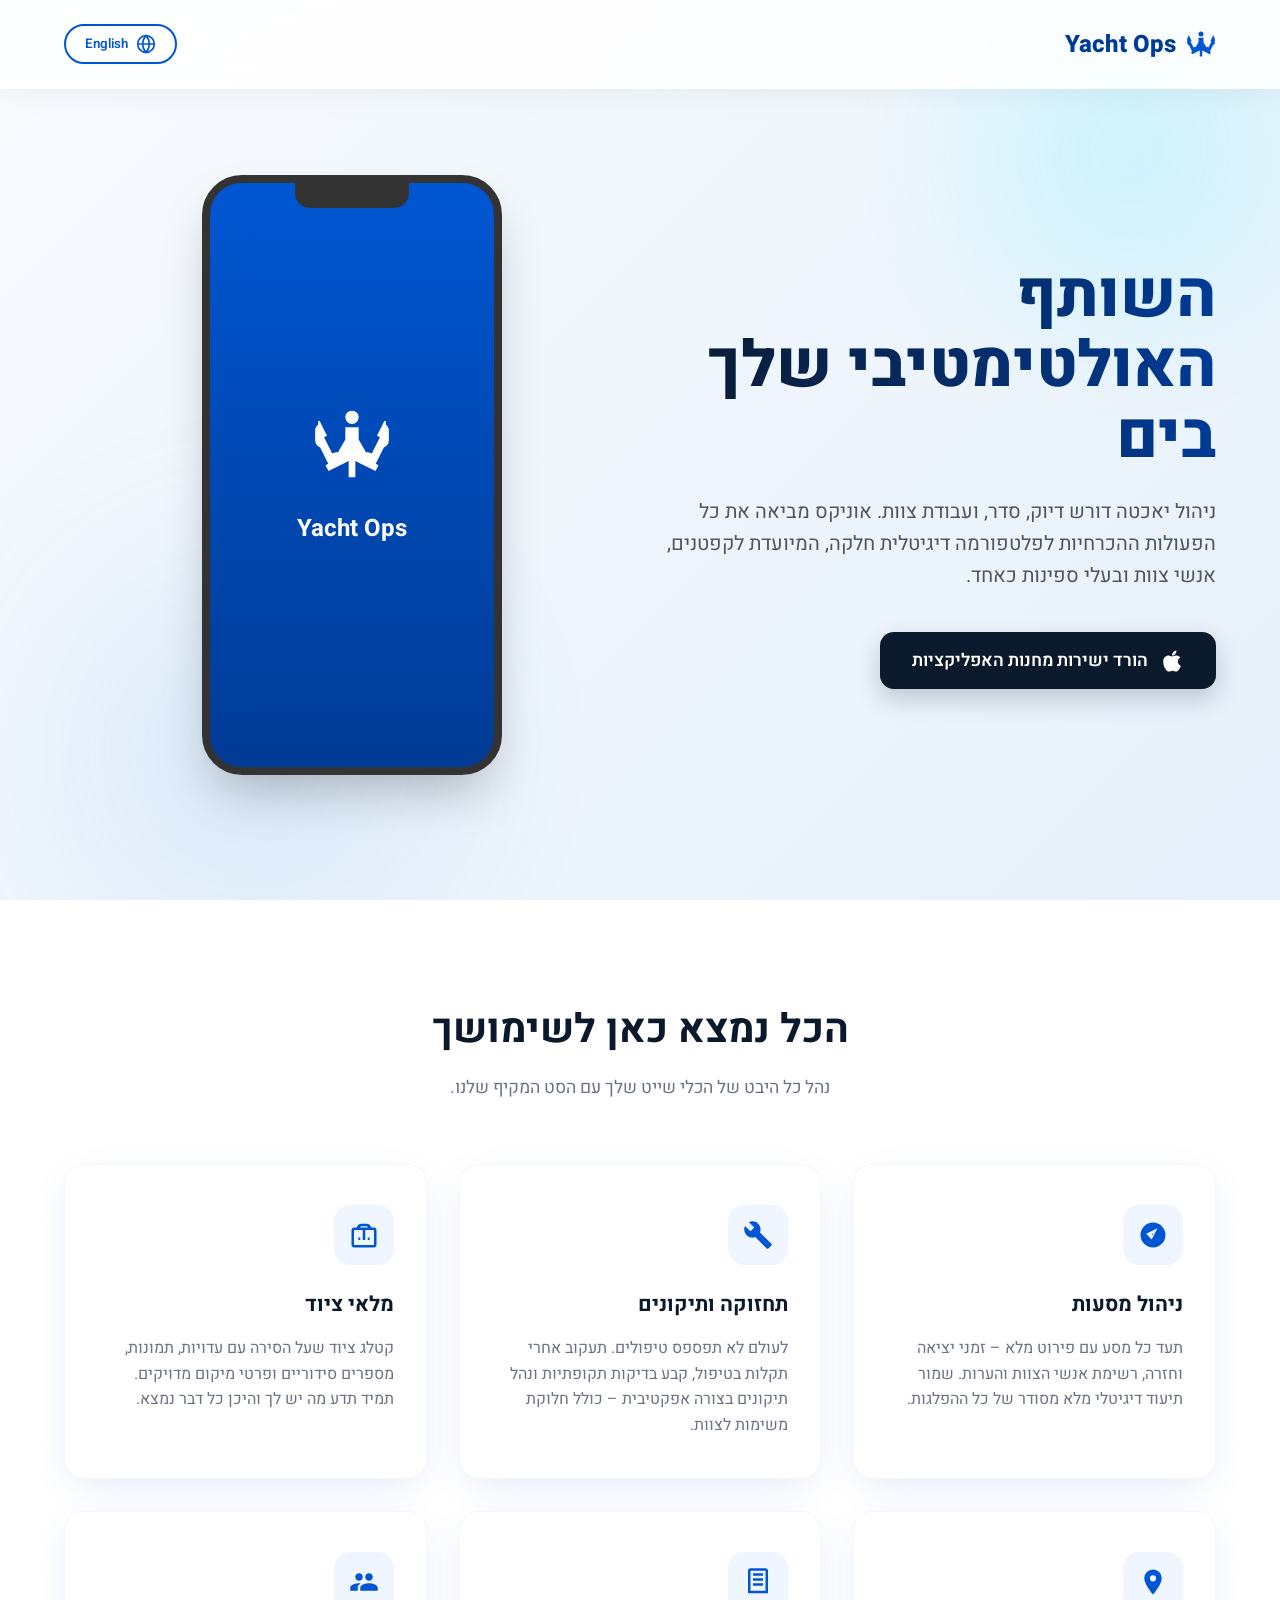
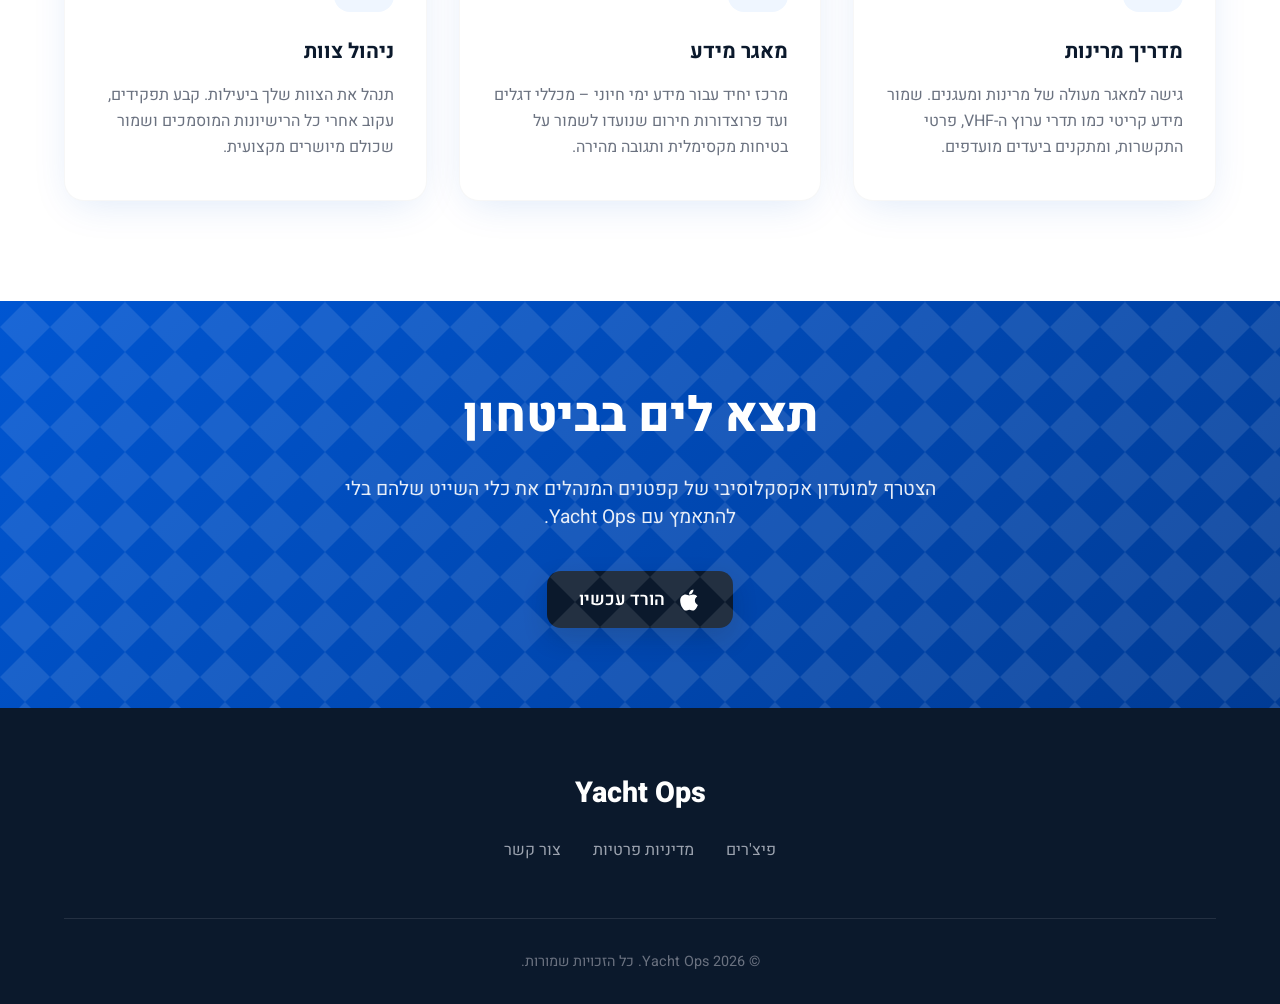
==== index.html @ 5864c6bd "Initial commit for website" ====
<!DOCTYPE html>
<html lang="he" dir="rtl">

<head>
    <meta charset="UTF-8">
    <meta name="viewport" content="width=device-width, initial-scale=1.0">
    <title>Yacht Ops - The Ultimate Maritime Companion</title>
    <!-- Google Fonts -->
    <link rel="preconnect" href="https://fonts.googleapis.com">
    <link rel="preconnect" href="https://fonts.gstatic.com" crossorigin>
    <link
        href="https://fonts.googleapis.com/css2?family=Heebo:wght@300;400;600;800&family=Inter:wght@300;400;600;800&display=swap"
        rel="stylesheet">
    <style>
        :root {
            --primary: #0056D2;
            --primary-light: #4A90E2;
            --primary-dark: #003B95;
            --secondary: #00E5FF;
            --dark: #0B192C;
            --light: #F8FBFE;
            --white: #FFFFFF;
            --glass-bg: rgba(255, 255, 255, 0.85);
            --glass-border: rgba(255, 255, 255, 0.2);
            --shadow: 0 10px 40px -10px rgba(0, 86, 210, 0.15);
        }

        * {
            margin: 0;
            padding: 0;
            box-sizing: border-box;
        }

        html[lang="en"] {
            font-family: 'Inter', sans-serif;
            direction: ltr;
        }

        html[lang="he"] {
            font-family: 'Heebo', sans-serif;
            direction: rtl;
        }

        body {
            background-color: var(--light);
            color: var(--dark);
            overflow-x: hidden;
        }

        /* Language Toggle Classes */
        html[lang="en"] .he {
            display: none !important;
        }

        html[lang="he"] .en {
            display: none !important;
        }

        /* Navbar */
        nav {
            position: fixed;
            top: 0;
            width: 100%;
            padding: 1.5rem 5%;
            display: flex;
            justify-content: space-between;
            align-items: center;
            background: var(--glass-bg);
            backdrop-filter: blur(12px);
            -webkit-backdrop-filter: blur(12px);
            border-bottom: 1px solid var(--glass-border);
            z-index: 1000;
            box-shadow: 0 4px 30px rgba(0, 0, 0, 0.05);
            transition: all 0.3s ease;
        }

        .logo {
            font-size: 1.5rem;
            font-weight: 800;
            color: var(--primary-dark);
            display: flex;
            align-items: center;
            gap: 10px;
            text-decoration: none;
        }

        .logo svg {
            width: 30px;
            height: 30px;
            fill: var(--primary);
        }

        /* Lang Toggler */
        .lang-switch {
            background: transparent;
            border: 2px solid var(--primary);
            color: var(--primary);
            padding: 0.5rem 1.2rem;
            border-radius: 30px;
            font-weight: 600;
            cursor: pointer;
            transition: all 0.3s ease;
            display: flex;
            align-items: center;
            gap: 8px;
            font-family: inherit;
        }

        .lang-switch:hover {
            background: var(--primary);
            color: var(--white);
            transform: translateY(-2px);
            box-shadow: 0 5px 15px rgba(0, 86, 210, 0.2);
        }

        /* Hero Section */
        .hero {
            min-height: 100vh;
            display: flex;
            align-items: center;
            padding: 100px 5% 50px;
            background: linear-gradient(135deg, #F8FBFE 0%, #E6F0FA 100%);
            position: relative;
            overflow: hidden;
        }

        /* Abstract shapes */
        .shape-1 {
            position: absolute;
            top: -100px;
            right: -100px;
            width: 500px;
            height: 500px;
            background: radial-gradient(circle, var(--secondary) 0%, transparent 70%);
            opacity: 0.15;
            border-radius: 50%;
            z-index: 0;
            filter: blur(40px);
        }

        .shape-2 {
            position: absolute;
            bottom: -150px;
            left: -50px;
            width: 600px;
            height: 600px;
            background: radial-gradient(circle, var(--primary-light) 0%, transparent 70%);
            opacity: 0.15;
            border-radius: 50%;
            z-index: 0;
            filter: blur(60px);
        }

        .hero-content {
            flex: 1;
            z-index: 1;
            max-width: 600px;
        }

        .hero-content h1 {
            font-size: 4rem;
            font-weight: 800;
            line-height: 1.1;
            margin-bottom: 1.5rem;
            color: var(--dark);
            background: linear-gradient(90deg, var(--dark) 0%, var(--primary-dark) 100%);
            -webkit-background-clip: text;
            -webkit-text-fill-color: transparent;
        }

        .hero-content p {
            font-size: 1.25rem;
            color: #4B5563;
            margin-bottom: 2.5rem;
            line-height: 1.6;
            font-weight: 400;
        }

        .download-btn {
            display: inline-flex;
            align-items: center;
            background: var(--dark);
            color: var(--white);
            padding: 1rem 2rem;
            border-radius: 14px;
            text-decoration: none;
            font-weight: 600;
            font-size: 1.1rem;
            transition: all 0.3s ease;
            box-shadow: 0 10px 25px rgba(11, 25, 44, 0.2);
            gap: 12px;
        }

        .download-btn:hover {
            transform: translateY(-5px);
            box-shadow: 0 15px 35px rgba(11, 25, 44, 0.3);
            background: var(--primary-dark);
        }

        .download-btn svg {
            width: 24px;
            height: 24px;
            fill: currentColor;
        }

        .hero-image {
            flex: 1;
            z-index: 1;
            display: flex;
            justify-content: center;
            position: relative;
        }

        /* Phone mockup styling */
        .phone-mockup {
            width: 300px;
            height: 600px;
            background: var(--white);
            border-radius: 40px;
            box-shadow: 0 25px 50px -12px rgba(0, 0, 0, 0.25);
            border: 8px solid #333;
            position: relative;
            overflow: hidden;
            animation: float 6s ease-in-out infinite;
            display: flex;
            align-items: center;
            justify-content: center;
            background: linear-gradient(180deg, var(--primary) 0%, var(--primary-dark) 100%);
        }

        .phone-mockup::before {
            content: '';
            position: absolute;
            top: 0;
            width: 40%;
            height: 25px;
            background: #333;
            border-bottom-left-radius: 15px;
            border-bottom-right-radius: 15px;
            z-index: 2;
        }

        .mockup-content {
            color: white;
            text-align: center;
            padding: 20px;
        }

        .mockup-content svg {
            width: 80px;
            height: 80px;
            margin-bottom: 20px;
            fill: white;
        }

        @keyframes float {
            0% {
                transform: translateY(0px);
            }

            50% {
                transform: translateY(-20px);
            }

            100% {
                transform: translateY(0px);
            }
        }

        /* Features Section */
        .features {
            padding: 100px 5%;
            background: var(--white);
            position: relative;
        }

        .section-header {
            text-align: center;
            margin-bottom: 4rem;
        }

        .section-header h2 {
            font-size: 2.5rem;
            color: var(--dark);
            margin-bottom: 1rem;
        }

        .section-header p {
            color: #6B7280;
            max-width: 600px;
            margin: 0 auto;
            font-size: 1.1rem;
        }

        .features-grid {
            display: grid;
            grid-template-columns: repeat(auto-fit, minmax(300px, 1fr));
            gap: 2rem;
            max-width: 1200px;
            margin: 0 auto;
        }

        .feature-card {
            background: var(--white);
            padding: 2.5rem 2rem;
            border-radius: 20px;
            box-shadow: var(--shadow);
            border: 1px solid rgba(0, 0, 0, 0.03);
            transition: all 0.4s cubic-bezier(0.175, 0.885, 0.32, 1.275);
            position: relative;
            overflow: hidden;
            z-index: 1;
        }

        .feature-card::before {
            content: '';
            position: absolute;
            top: 0;
            left: 0;
            width: 100%;
            height: 4px;
            background: var(--primary);
            transform: scaleX(0);
            transition: transform 0.4s ease;
            transform-origin: left;
        }

        html[lang="he"] .feature-card::before {
            transform-origin: right;
        }

        .feature-card:hover {
            transform: translateY(-10px);
            box-shadow: 0 20px 40px -10px rgba(0, 86, 210, 0.2);
        }

        .feature-card:hover::before {
            transform: scaleX(1);
        }

        .icon-box {
            width: 60px;
            height: 60px;
            background: #EFF6FF;
            border-radius: 16px;
            display: flex;
            align-items: center;
            justify-content: center;
            margin-bottom: 1.5rem;
            color: var(--primary);
            transition: all 0.3s ease;
        }

        .feature-card:hover .icon-box {
            background: var(--primary);
            color: var(--white);
            transform: scale(1.1) rotate(5deg);
        }

        .icon-box svg {
            width: 30px;
            height: 30px;
            fill: currentColor;
        }

        .feature-title {
            font-size: 1.3rem;
            font-weight: 700;
            margin-bottom: 1rem;
            color: var(--dark);
        }

        .feature-desc {
            color: #6B7280;
            line-height: 1.6;
        }

        /* Footer */
        footer {
            background: var(--dark);
            color: var(--white);
            padding: 4rem 5% 2rem;
            text-align: center;
        }

        .footer-content {
            display: flex;
            flex-direction: column;
            align-items: center;
            gap: 1.5rem;
        }

        .footer-logo {
            font-size: 1.8rem;
            font-weight: 800;
            color: var(--white);
        }

        .footer-links {
            display: flex;
            gap: 2rem;
        }

        .footer-links a {
            color: #9CA3AF;
            text-decoration: none;
            transition: color 0.3s;
        }

        .footer-links a:hover {
            color: var(--white);
        }

        .copyright {
            color: #6B7280;
            margin-top: 2rem;
            font-size: 0.9rem;
            border-top: 1px solid rgba(255, 255, 255, 0.1);
            padding-top: 2rem;
            width: 100%;
            max-width: 1200px;
        }

        /* Call to Action */
        .cta {
            background: linear-gradient(135deg, var(--primary) 0%, var(--primary-dark) 100%);
            padding: 80px 5%;
            text-align: center;
            color: white;
            position: relative;
            overflow: hidden;
        }

        .cta h2 {
            font-size: 3rem;
            margin-bottom: 1.5rem;
            font-weight: 800;
            position: relative;
            z-index: 2;
        }

        .cta p {
            font-size: 1.2rem;
            opacity: 0.9;
            max-width: 600px;
            margin: 0 auto 2.5rem;
            position: relative;
            z-index: 2;
        }

        .cta-bg {
            position: absolute;
            top: 50%;
            left: 50%;
            transform: translate(-50%, -50%);
            width: 100%;
            height: 100%;
            opacity: 0.1;
            background: url('data:image/svg+xml;utf8,<svg width="100" height="100" viewBox="0 0 100 100" xmlns="http://www.w3.org/2000/svg"><path d="M50 0 L100 50 L50 100 L0 50 Z" fill="white"/></svg>') repeat;
            background-size: 50px 50px;
            z-index: 1;
        }

        /* Responsive */
        @media (max-width: 900px) {
            .hero {
                flex-direction: column;
                text-align: center;
                padding-top: 120px;
            }

            .hero-content h1 {
                font-size: 2.8rem;
            }

            .phone-mockup {
                width: 260px;
                height: 520px;
                margin-top: 50px;
            }
        }
    </style>
</head>

<body>

    <nav>
        <a href="#" class="logo">
            <!-- Anchor Icon -->
            <svg viewBox="0 0 24 24">
                <path
                    d="M12,2A2,2 0 0,0 10,4A2,2 0 0,0 12,6A2,2 0 0,0 14,4A2,2 0 0,0 12,2M12,7L10,7L10,10.66L7.81,14.46C7.2,14.42 6.6,14.54 6.06,14.82L3.62,9.94L4.5,9.5L2.27,5L1.83,5.22L1.83,6.2C1.29,6.58 0.94,7.22 0.94,7.94V10.87C0.94,11.85 1.56,12.7 2.45,13.04L4.89,17.92L4.05,18.34L4.95,20.13L11,17.11V22H13V17.11L19.05,20.13L19.95,18.34L19.11,17.92L21.55,13.04C22.44,12.7 23.06,11.85 23.06,10.87V7.94C23.06,7.22 22.71,6.58 22.17,6.2L22.17,5.22L21.73,5L19.5,9.5L20.38,9.94L17.94,14.82C17.4,14.54 16.8,14.42 16.19,14.46L14,10.66L14,7L12,7Z" />
            </svg>
            Yacht Ops
        </a>
        <button class="lang-switch" onclick="toggleLanguage()">
            <svg width="20" height="20" viewBox="0 0 24 24" fill="none" stroke="currentColor" stroke-width="2">
                <circle cx="12" cy="12" r="10"></circle>
                <path
                    d="M2 12h20M12 2a15.3 15.3 0 0 1 4 10 15.3 15.3 0 0 1-4 10 15.3 15.3 0 0 1-4-10 15.3 15.3 0 0 1 4-10z">
                </path>
            </svg>
            <span class="en">עברית</span>
            <span class="he">English</span>
        </button>
    </nav>

    <section class="hero">
        <div class="shape-1"></div>
        <div class="shape-2"></div>
        <div class="hero-content">
            <h1 class="en">The Ultimate Maritime Companion</h1>
            <h1 class="he">השותף האולטימטיבי שלך בים</h1>

            <p class="en">Managing a yacht requires precision, organization, and teamwork. Yacht Ops brings all your
                essential operations into one seamless digital platform, designed for captains, crew, and owners alike.
            </p>
            <p class="he">ניהול יאכטה דורש דיוק, סדר, ועבודת צוות. אוניקס מביאה את כל הפעולות ההכרחיות לפלטפורמה
                דיגיטלית חלקה, המיועדת לקפטנים, אנשי צוות ובעלי ספינות כאחד.</p>

            <a href="#" class="download-btn">
                <svg viewBox="0 0 384 512">
                    <path
                        d="M318.7 268.7c-.2-36.7 16.4-64.4 50-84.8-18.8-26.9-47.2-41.7-84.7-44.6-35.5-2.8-74.3 20.7-88.5 20.7-15 0-49.4-19.7-76.4-19.7C63.3 141.2 4 184.8 4 273.5q0 39.3 14.4 81.2c12.8 36.7 59 126.7 107.2 125.2 25.2-.6 43-17.9 75.8-17.9 31.8 0 48.3 17.9 76.4 17.9 48.6-.7 90.4-82.5 102.6-119.3-65.2-30.7-61.7-90-61.7-91.9zm-56.6-164.2c27.3-32.4 24.8-61.9 24-72.5-24.1 1.4-52 16.4-67.9 34.9-17.5 19.8-27.8 44.3-25.6 71.9 26.1 2 49.9-11.4 69.5-34.3z" />
                </svg>
                <span class="en">Download on the App Store</span>
                <span class="he">הורד ישירות מחנות האפליקציות</span>
            </a>
        </div>
        <div class="hero-image">
            <div class="phone-mockup">
                <div class="mockup-content">
                    <!-- Anchor in mockup -->
                    <svg viewBox="0 0 24 24">
                        <path
                            d="M12,2A2,2 0 0,0 10,4A2,2 0 0,0 12,6A2,2 0 0,0 14,4A2,2 0 0,0 12,2M12,7L10,7L10,10.66L7.81,14.46C7.2,14.42 6.6,14.54 6.06,14.82L3.62,9.94L4.5,9.5L2.27,5L1.83,5.22L1.83,6.2C1.29,6.58 0.94,7.22 0.94,7.94V10.87C0.94,11.85 1.56,12.7 2.45,13.04L4.89,17.92L4.05,18.34L4.95,20.13L11,17.11V22H13V17.11L19.05,20.13L19.95,18.34L19.11,17.92L21.55,13.04C22.44,12.7 23.06,11.85 23.06,10.87V7.94C23.06,7.22 22.71,6.58 22.17,6.2L22.17,5.22L21.73,5L19.5,9.5L20.38,9.94L17.94,14.82C17.4,14.54 16.8,14.42 16.19,14.46L14,10.66L14,7L12,7Z" />
                    </svg>
                    <h2>Yacht Ops</h2>
                </div>
            </div>
        </div>
    </section>

    <section class="features" id="features">
        <div class="section-header">
            <h2 class="en">Everything You Need onboard</h2>
            <h2 class="he">הכל נמצא כאן לשימושך</h2>
            <p class="en">Manage every aspect of your vessel with our comprehensive suite of tools.</p>
            <p class="he">נהל כל היבט של הכלי שייט שלך עם הסט המקיף שלנו.</p>
        </div>

        <div class="features-grid">
            <!-- Feature 1 -->
            <div class="feature-card">
                <div class="icon-box">
                    <svg viewBox="0 0 24 24">
                        <path
                            d="M2 12A10 10 0 1 0 12 2A10 10 0 0 0 2 12M15.5 6.5L11 15.5L6.5 11L15.5 6.5M11 11.5A.5.5 0 1 0 11.5 11A.5.5 0 0 0 11 11.5Z" />
                    </svg>
                </div>
                <h3 class="feature-title en">Voyage Management</h3>
                <h3 class="feature-title he">ניהול מסעות</h3>
                <p class="feature-desc en">Log every journey with detailed entries, including departure/arrival times,
                    crew on board, and notes. Keep a digital history of your maritime adventures.</p>
                <p class="feature-desc he">תעד כל מסע עם פירוט מלא – זמני יציאה וחזרה, רשימת אנשי הצוות והערות. שמור
                    תיעוד דיגיטלי מלא מסודר של כל ההפלגות.</p>
            </div>

            <!-- Feature 2 -->
            <div class="feature-card">
                <div class="icon-box">
                    <svg viewBox="0 0 24 24">
                        <path
                            d="M22.7,19L13.6,9.9C14.5,7.6 14,4.9 12.1,3C10.1,1 7.1,0.6 4.7,1.7L9,6L6,9L1.6,4.7C0.4,7.1 0.9,10.1 2.9,12.1C4.8,14 7.5,14.5 9.8,13.6L18.9,22.7C19.3,23.1 19.9,23.1 20.3,22.7L22.6,20.4C23.1,20 23.1,19.3 22.7,19Z" />
                    </svg>
                </div>
                <h3 class="feature-title en">Maintenance & Repairs</h3>
                <h3 class="feature-title he">תחזוקה ותיקונים</h3>
                <p class="feature-desc en">Never miss a service again. Track open issues, schedule routine checks, and
                    manage repairs efficiently. Assign tasks to specific crew members.</p>
                <p class="feature-desc he">לעולם לא תפספס טיפולים. תעקוב אחרי תקלות בטיפול, קבע בדיקות תקופתיות ונהל
                    תיקונים בצורה אפקטיבית – כולל חלוקת משימות לצוות.</p>
            </div>

            <!-- Feature 3 -->
            <div class="feature-card">
                <div class="icon-box">
                    <svg viewBox="0 0 24 24">
                        <path
                            d="M11 8H13V16H11V8M7.5 14H9V16H7.5V14M15 14H16.5V16H15V14M20 6H17.82C17.39 4.34 15.89 3 14 3H10C8.11 3 6.61 4.34 6.18 6H4C2.9 6 2 6.9 2 8V20C2 21.11 2.9 22 4 22H20C21.11 22 22 21.11 22 20V8C22 6.9 21.11 6 20 6M10 5H14C14.55 5 15 5.45 15 6H9C9 5.45 9.45 5 10 5M20 20H4V8H20V20Z" />
                    </svg>
                </div>
                <h3 class="feature-title en">Equipment Inventory</h3>
                <h3 class="feature-title he">מלאי ציוד</h3>
                <p class="feature-desc en">Catalog your onboard equipment with photos, serial numbers, and location
                    details. Know exactly what you have and where it is at all times.</p>
                <p class="feature-desc he">קטלג ציוד שעל הסירה עם עדויות, תמונות, מספרים סידוריים ופרטי מיקום מדויקים.
                    תמיד תדע מה יש לך והיכן כל דבר נמצא.</p>
            </div>

            <!-- Feature 4 -->
            <div class="feature-card">
                <div class="icon-box">
                    <svg viewBox="0 0 24 24">
                        <path
                            d="M12,2C15.86,2 19,5.13 19,9C19,14.25 12,22 12,22C12,22 5,14.25 5,9A7,7 0 0,1 12,2M12,11.5A2.5,2.5 0 0,0 14.5,9A2.5,2.5 0 0,0 12,6.5A2.5,2.5 0 0,0 9.5,9A2.5,2.5 0 0,0 12,11.5Z" />
                    </svg>
                </div>
                <h3 class="feature-title en">Marina Directory</h3>
                <h3 class="feature-title he">מדריך מרינות</h3>
                <p class="feature-desc en">Access a comprehensive database of marinas and anchorages. Store crucial
                    information like VHF channels, contact details, and facilities.</p>
                <p class="feature-desc he">גישה למאגר מעולה של מרינות ומעגנים. שמור מידע קריטי כמו תדרי ערוץ ה-VHF, פרטי
                    התקשרות, ומתקנים ביעדים מועדפים.</p>
            </div>

            <!-- Feature 5 -->
            <div class="feature-card">
                <div class="icon-box">
                    <svg viewBox="0 0 24 24">
                        <path
                            d="M18 1H6C4.89 1 4 1.89 4 3V21H20V3C20 1.89 19.11 1 18 1M18 19H6V3H18V19M8 5H16V7H8V5M8 9H16V11H8V9M8 13H16V15H8V13Z" />
                    </svg>
                </div>
                <h3 class="feature-title en">Knowledge Base</h3>
                <h3 class="feature-title he">מאגר מידע</h3>
                <p class="feature-desc en">A central hub for essential maritime information. From flag etiquette to
                    emergency procedures, keep vital knowledge at your fingertips.</p>
                <p class="feature-desc he">מרכז יחיד עבור מידע ימי חיוני – מכללי דגלים ועד פרוצדורות חירום שנועדו לשמור
                    על בטיחות מקסימלית ותגובה מהירה.</p>
            </div>

            <!-- Feature 6 -->
            <div class="feature-card">
                <div class="icon-box">
                    <svg viewBox="0 0 24 24">
                        <path
                            d="M16 11C17.66 11 19 9.66 19 8C19 6.34 17.66 5 16 5C14.34 5 13 6.34 13 8C13 9.66 14.34 11 16 11M16 13C13.67 13 9 14.17 9 16.5V19H23V16.5C23 14.17 18.33 13 16 13M8 11C9.66 11 11 9.66 11 8C11 6.34 9.66 5 8 5C6.34 5 5 6.34 5 8C5 9.66 6.34 11 8 11M8 13C5.67 13 1 14.17 1 16.5V19H7V16.5C7 15.34 7.64 14.1 9.25 13.25C8.82 13.09 8.35 13 8 13Z" />
                    </svg>
                </div>
                <h3 class="feature-title en">Crew Coordination</h3>
                <h3 class="feature-title he">ניהול צוות</h3>
                <p class="feature-desc en">Manage your team effectively. Assign roles, track certifications, and ensure
                    everyone is on the same page.</p>
                <p class="feature-desc he">תנהל את הצוות שלך ביעילות. קבע תפקידים, עקוב אחרי כל הרישיונות המוסמכים ושמור
                    שכולם מיושרים מקצועית.</p>
            </div>
        </div>
    </section>

    <section class="cta">
        <div class="cta-bg"></div>
        <h2 class="en">Set sail with confidence</h2>
        <h2 class="he">תצא לים בביטחון</h2>
        <p class="en">Join an elite class of mariners managing their vessels effortlessly with Yacht Ops.</p>
        <p class="he">הצטרף למועדון אקסקלוסיבי של קפטנים המנהלים את כלי השייט שלהם בלי להתאמץ עם Yacht Ops.</p>
        <a href="#" class="download-btn">
            <svg viewBox="0 0 384 512">
                <path
                    d="M318.7 268.7c-.2-36.7 16.4-64.4 50-84.8-18.8-26.9-47.2-41.7-84.7-44.6-35.5-2.8-74.3 20.7-88.5 20.7-15 0-49.4-19.7-76.4-19.7C63.3 141.2 4 184.8 4 273.5q0 39.3 14.4 81.2c12.8 36.7 59 126.7 107.2 125.2 25.2-.6 43-17.9 75.8-17.9 31.8 0 48.3 17.9 76.4 17.9 48.6-.7 90.4-82.5 102.6-119.3-65.2-30.7-61.7-90-61.7-91.9zm-56.6-164.2c27.3-32.4 24.8-61.9 24-72.5-24.1 1.4-52 16.4-67.9 34.9-17.5 19.8-27.8 44.3-25.6 71.9 26.1 2 49.9-11.4 69.5-34.3z" />
            </svg>
            <span class="en">Download Now</span>
            <span class="he">הורד עכשיו</span>
        </a>
    </section>

    <footer>
        <div class="footer-content">
            <div class="footer-logo">Yacht Ops</div>
            <div class="footer-links">
                <a href="#features" class="en">Features</a>
                <a href="#features" class="he">פיצ'רים</a>
                <a href="https://hagayj.github.io/yachtops-privacy/" target="_blank" class="en">Privacy Policy</a>
                <a href="https://hagayj.github.io/yachtops-privacy/" target="_blank" class="he">מדיניות פרטיות</a>
                <a href="mailto:hagay.jiv@gmail.com" class="en">Contact</a>
                <a href="mailto:hagay.jiv@gmail.com" class="he">צור קשר</a>
            </div>
            <div class="copyright en">&copy; 2026 Yacht Ops. All rights reserved.</div>
            <div class="copyright he">&copy; 2026 Yacht Ops. כל הזכויות שמורות.</div>
        </div>
    </footer>

    <script>
        function toggleLanguage() {
            const htmlTag = document.documentElement;
            if (htmlTag.getAttribute('lang') === 'en') {
                htmlTag.setAttribute('lang', 'he');
                htmlTag.setAttribute('dir', 'rtl');
            } else {
                htmlTag.setAttribute('lang', 'en');
                htmlTag.setAttribute('dir', 'ltr');
            }
        }
    </script>
</body>

</html>
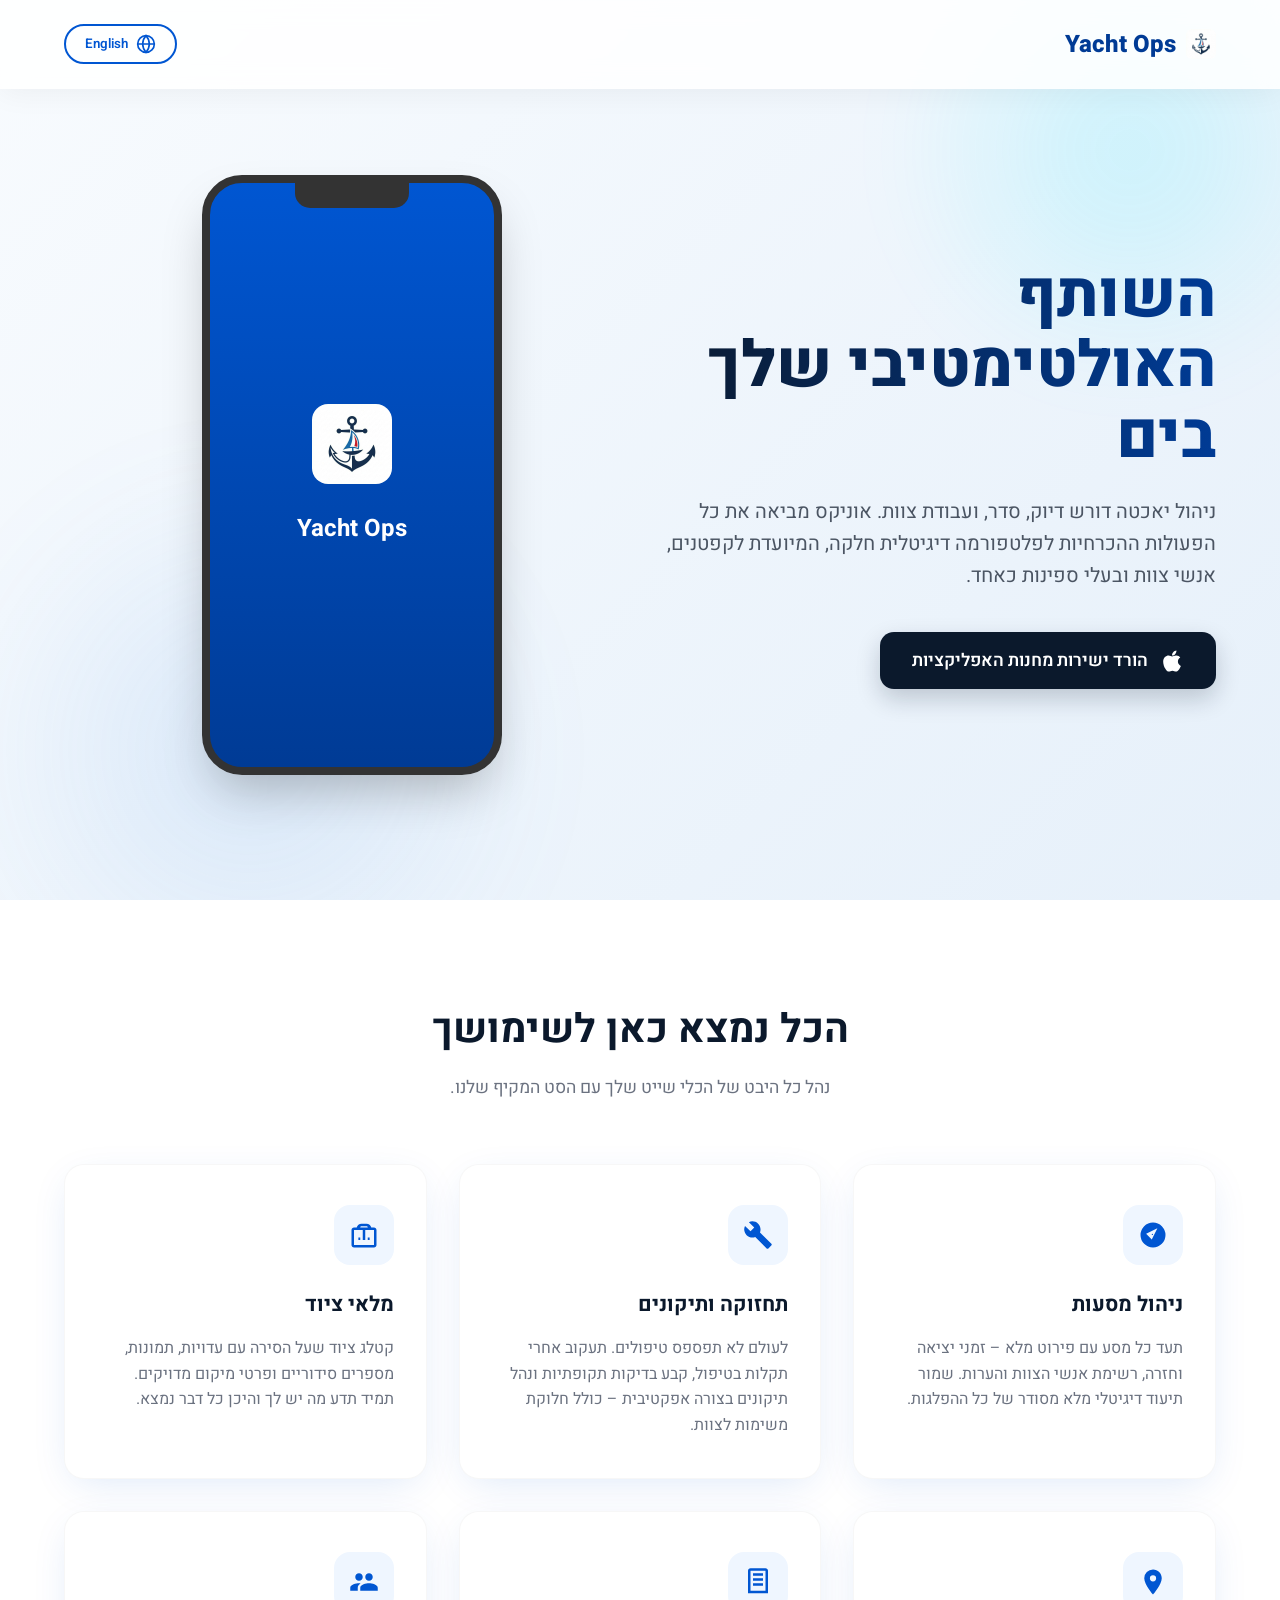
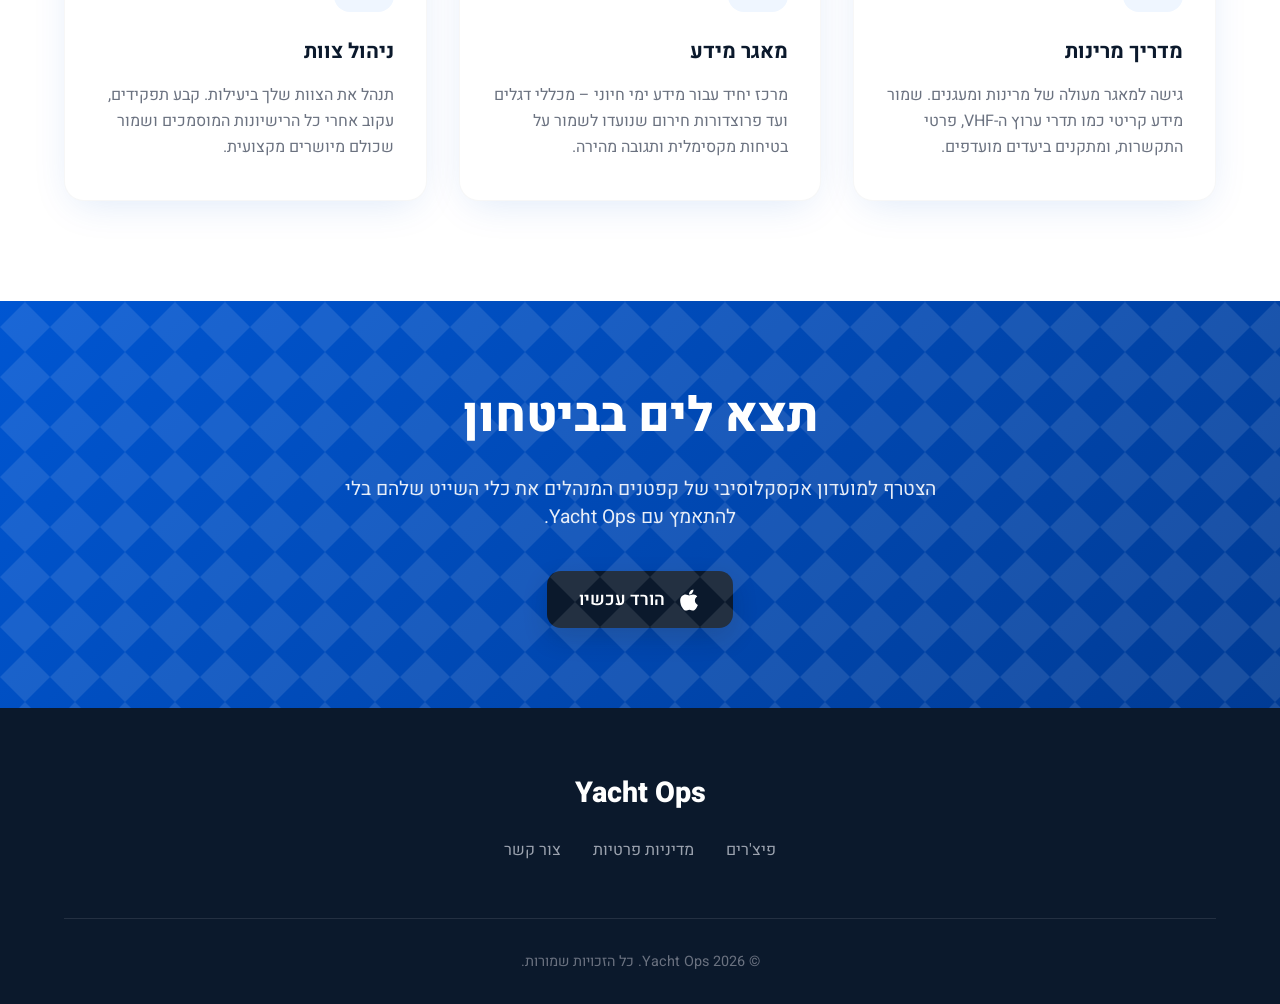
==== commit 8d4d3bd2: "Update placeholder logos with actual app icon" ====
--- a/index.html
+++ b/index.html
@@ -486,11 +486,8 @@
 
     <nav>
         <a href="#" class="logo">
-            <!-- Anchor Icon -->
-            <svg viewBox="0 0 24 24">
-                <path
-                    d="M12,2A2,2 0 0,0 10,4A2,2 0 0,0 12,6A2,2 0 0,0 14,4A2,2 0 0,0 12,2M12,7L10,7L10,10.66L7.81,14.46C7.2,14.42 6.6,14.54 6.06,14.82L3.62,9.94L4.5,9.5L2.27,5L1.83,5.22L1.83,6.2C1.29,6.58 0.94,7.22 0.94,7.94V10.87C0.94,11.85 1.56,12.7 2.45,13.04L4.89,17.92L4.05,18.34L4.95,20.13L11,17.11V22H13V17.11L19.05,20.13L19.95,18.34L19.11,17.92L21.55,13.04C22.44,12.7 23.06,11.85 23.06,10.87V7.94C23.06,7.22 22.71,6.58 22.17,6.2L22.17,5.22L21.73,5L19.5,9.5L20.38,9.94L17.94,14.82C17.4,14.54 16.8,14.42 16.19,14.46L14,10.66L14,7L12,7Z" />
-            </svg>
+            <img src="icon.png" alt="Yacht Ops Logo"
+                style="width: 30px; height: 30px; border-radius: 6px; object-fit: cover;">
             Yacht Ops
         </a>
         <button class="lang-switch" onclick="toggleLanguage()">
@@ -530,11 +527,8 @@
         <div class="hero-image">
             <div class="phone-mockup">
                 <div class="mockup-content">
-                    <!-- Anchor in mockup -->
-                    <svg viewBox="0 0 24 24">
-                        <path
-                            d="M12,2A2,2 0 0,0 10,4A2,2 0 0,0 12,6A2,2 0 0,0 14,4A2,2 0 0,0 12,2M12,7L10,7L10,10.66L7.81,14.46C7.2,14.42 6.6,14.54 6.06,14.82L3.62,9.94L4.5,9.5L2.27,5L1.83,5.22L1.83,6.2C1.29,6.58 0.94,7.22 0.94,7.94V10.87C0.94,11.85 1.56,12.7 2.45,13.04L4.89,17.92L4.05,18.34L4.95,20.13L11,17.11V22H13V17.11L19.05,20.13L19.95,18.34L19.11,17.92L21.55,13.04C22.44,12.7 23.06,11.85 23.06,10.87V7.94C23.06,7.22 22.71,6.58 22.17,6.2L22.17,5.22L21.73,5L19.5,9.5L20.38,9.94L17.94,14.82C17.4,14.54 16.8,14.42 16.19,14.46L14,10.66L14,7L12,7Z" />
-                    </svg>
+                    <img src="icon.png" alt="Yacht Ops Logo"
+                        style="width: 80px; height: 80px; margin-bottom: 20px; border-radius: 16px;">
                     <h2>Yacht Ops</h2>
                 </div>
             </div>
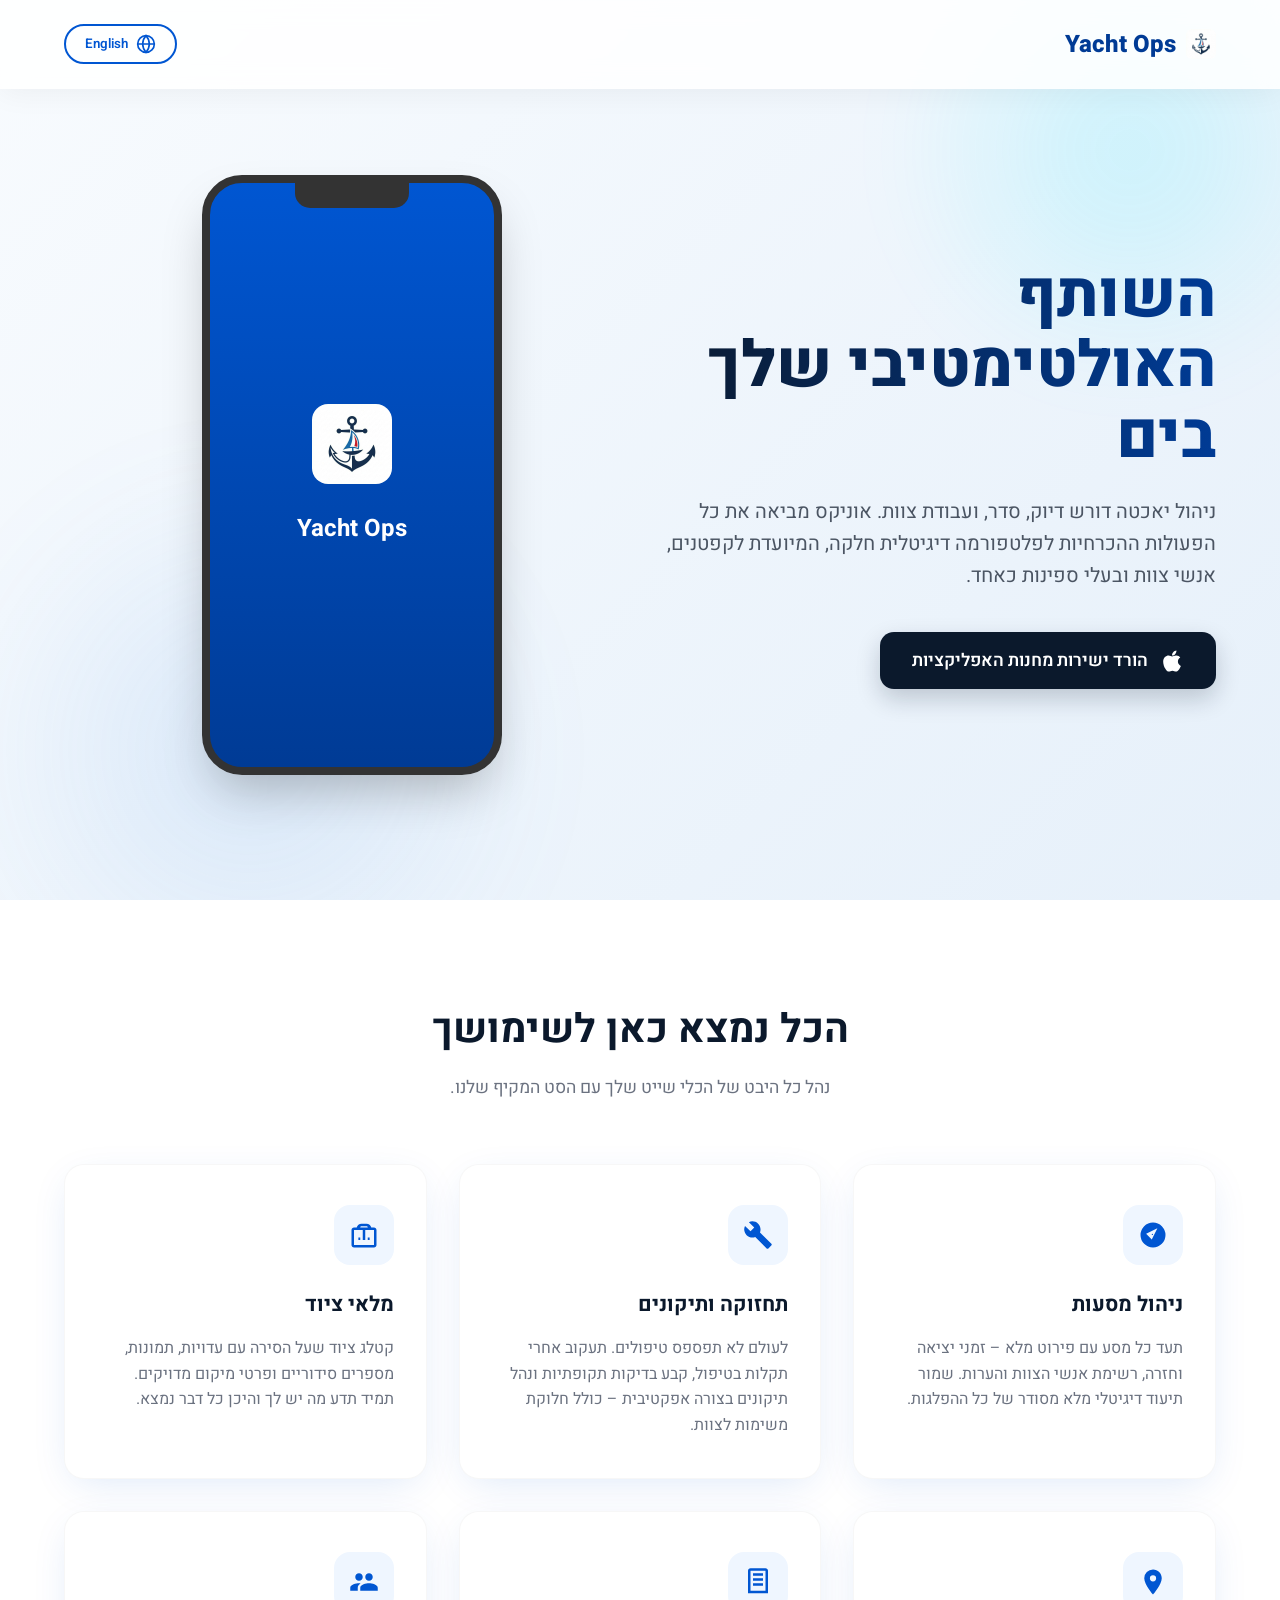
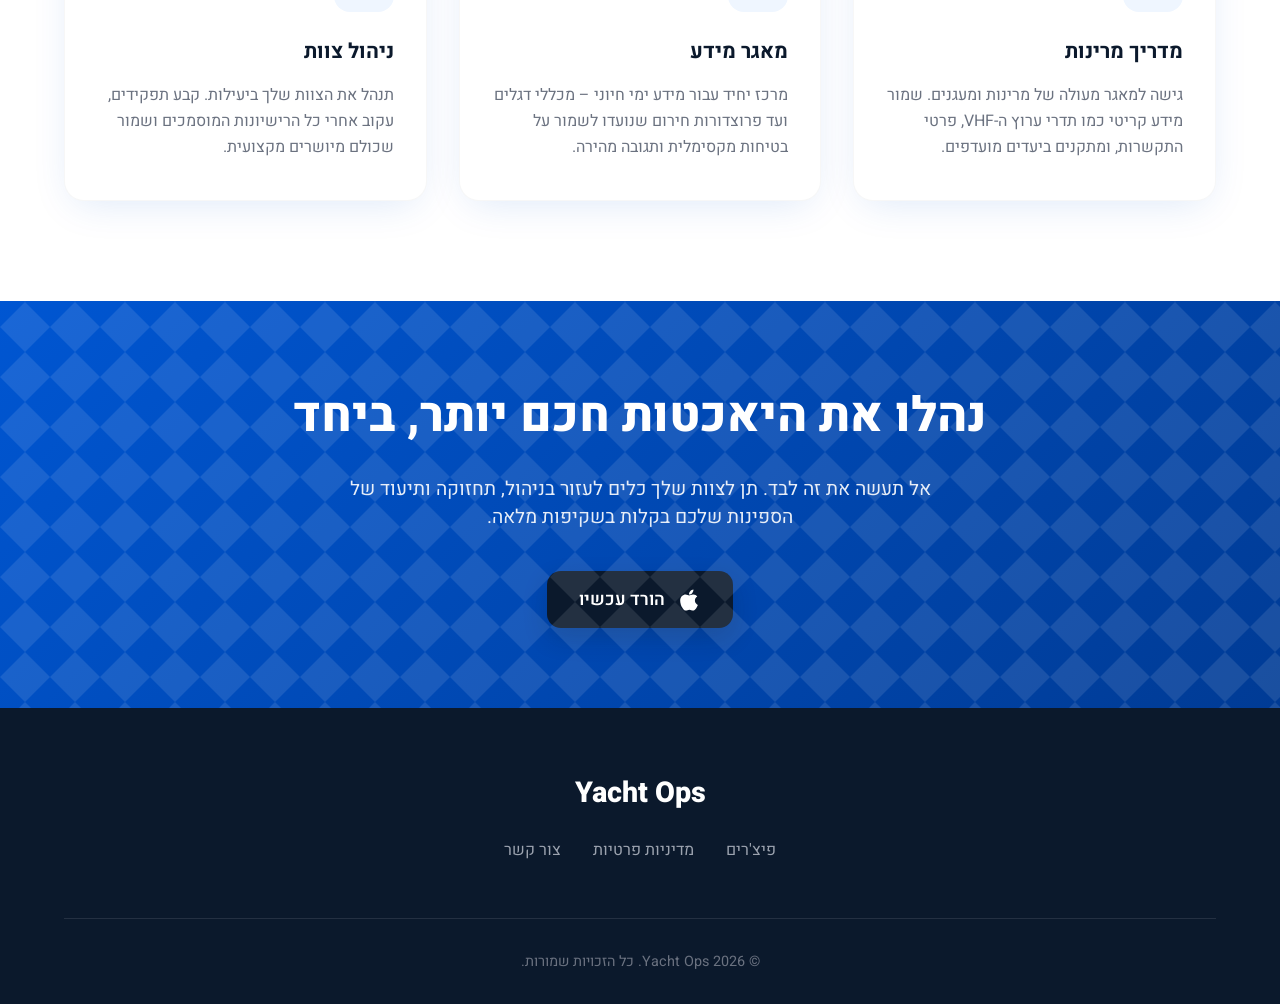
==== commit 0b58c627: "Update CTA text and fix CSS warning" ====
--- a/index.html
+++ b/index.html
@@ -165,6 +165,7 @@
             color: var(--dark);
             background: linear-gradient(90deg, var(--dark) 0%, var(--primary-dark) 100%);
             -webkit-background-clip: text;
+            background-clip: text;
             -webkit-text-fill-color: transparent;
         }
 
@@ -644,10 +645,12 @@
 
     <section class="cta">
         <div class="cta-bg"></div>
-        <h2 class="en">Set sail with confidence</h2>
-        <h2 class="he">תצא לים בביטחון</h2>
-        <p class="en">Join an elite class of mariners managing their vessels effortlessly with Yacht Ops.</p>
-        <p class="he">הצטרף למועדון אקסקלוסיבי של קפטנים המנהלים את כלי השייט שלהם בלי להתאמץ עם Yacht Ops.</p>
+        <h2 class="en">Manage Your Yachts Smarter, Together</h2>
+        <h2 class="he">נהלו את היאכטות חכם יותר, ביחד</h2>
+        <p class="en">Don't do everything alone. Empower your crew to help manage, maintain, and log every aspect of
+            your vessels effortlessly with Yacht Ops.</p>
+        <p class="he">אל תעשה את זה לבד. תן לצוות שלך כלים לעזור בניהול, תחזוקה ותיעוד של הספינות שלכם בקלות בשקיפות
+            מלאה.</p>
         <a href="#" class="download-btn">
             <svg viewBox="0 0 384 512">
                 <path
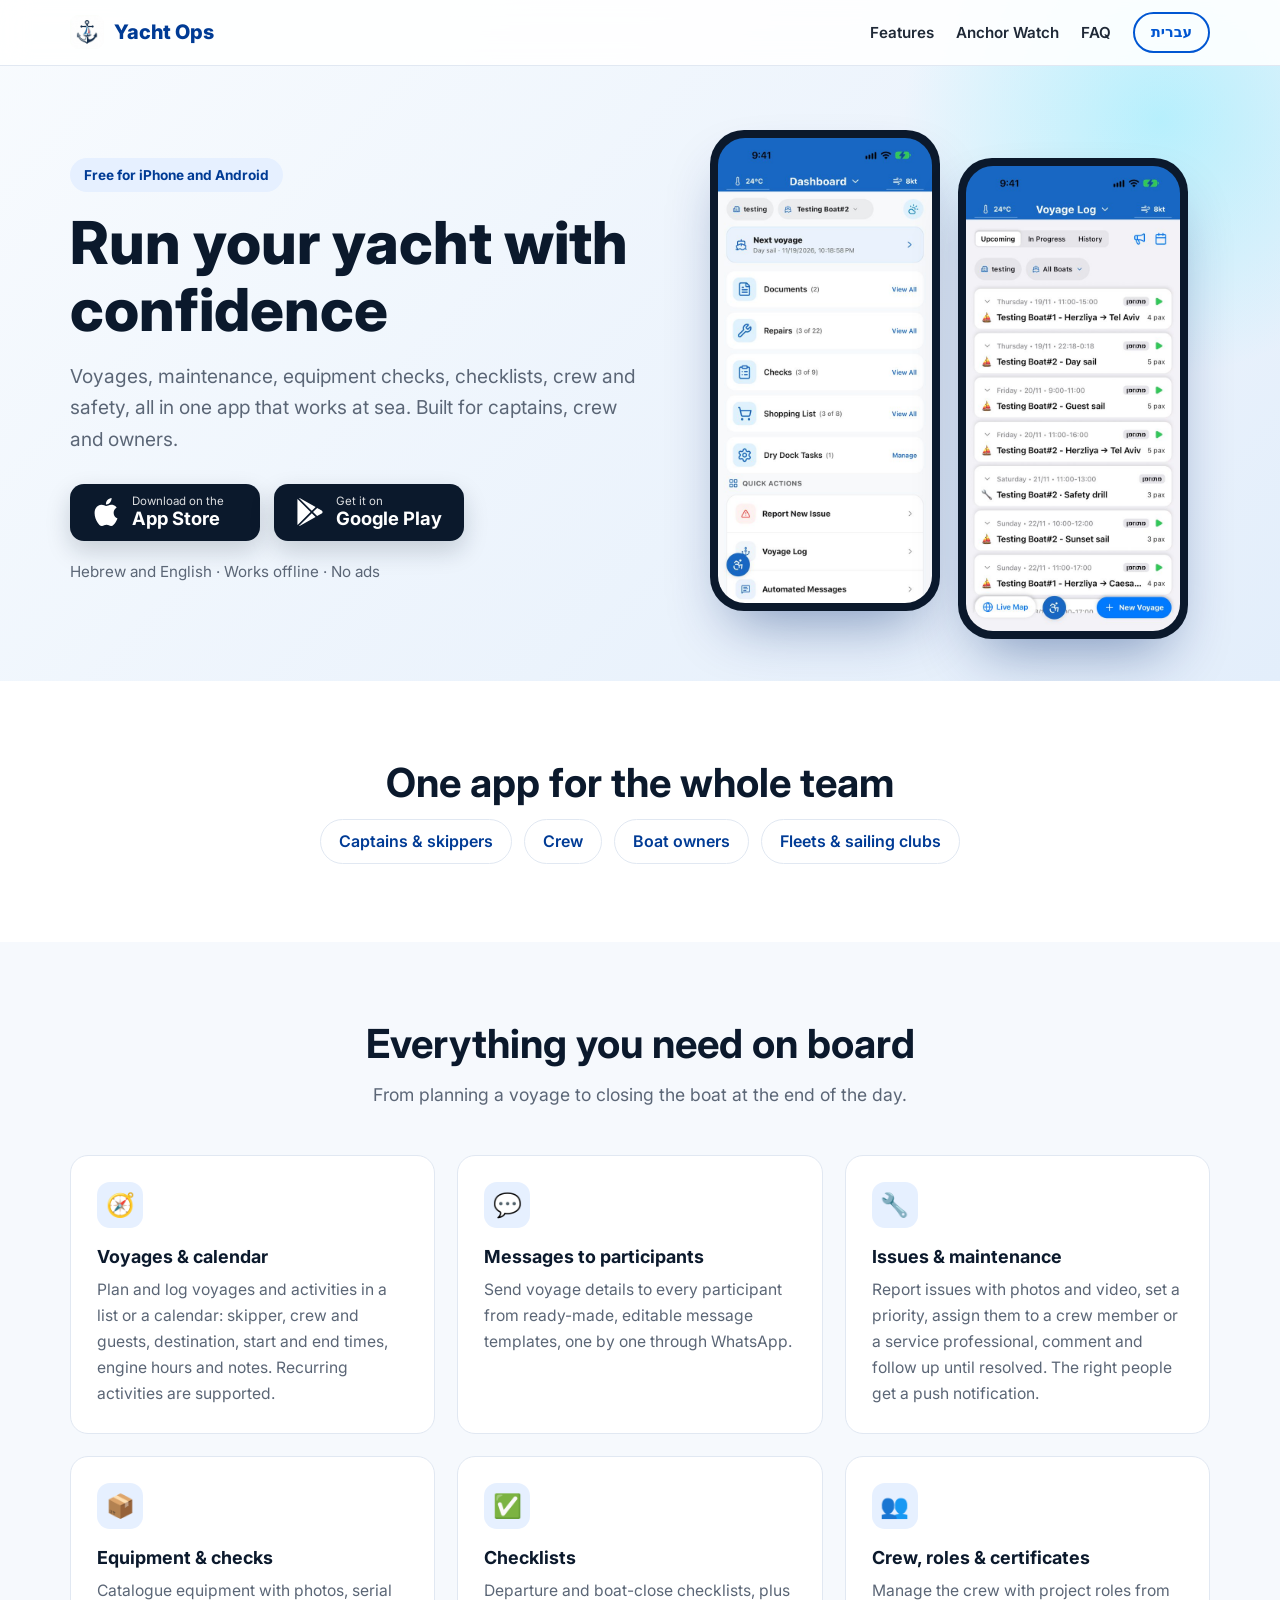
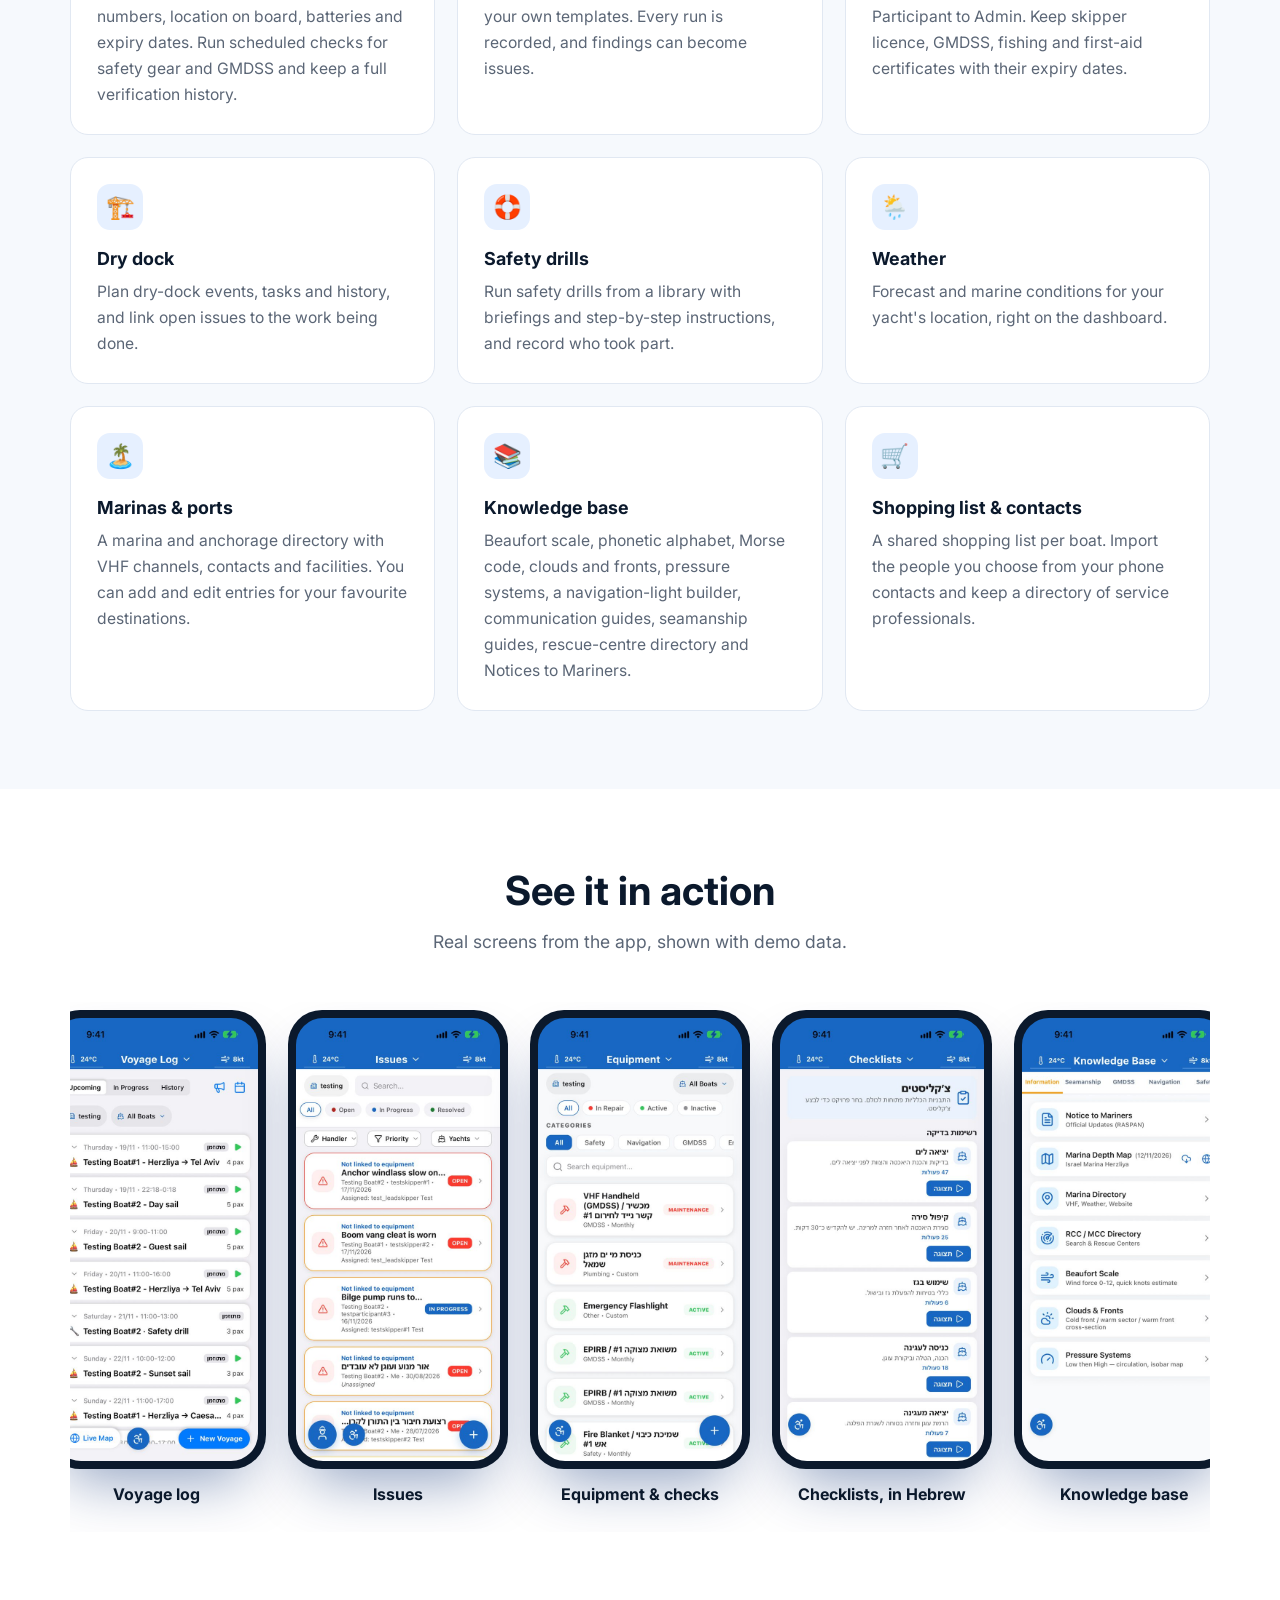
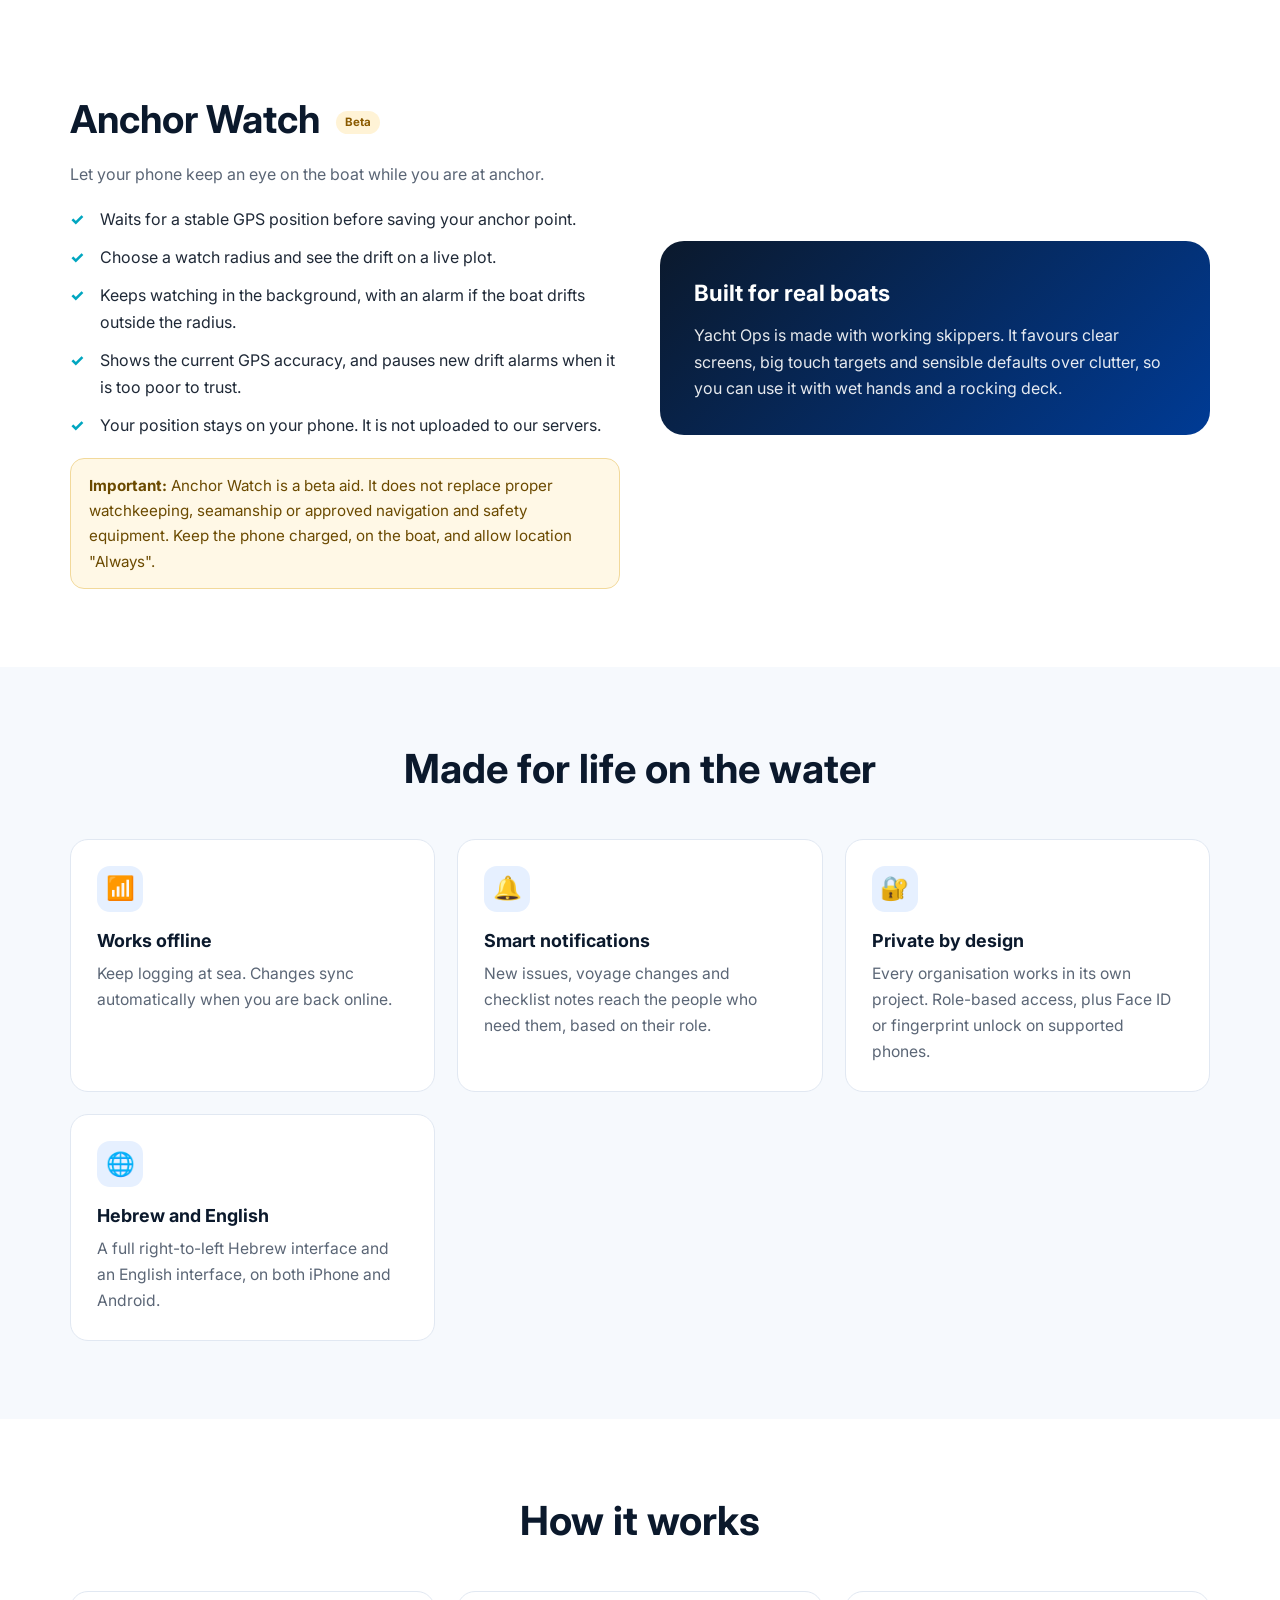
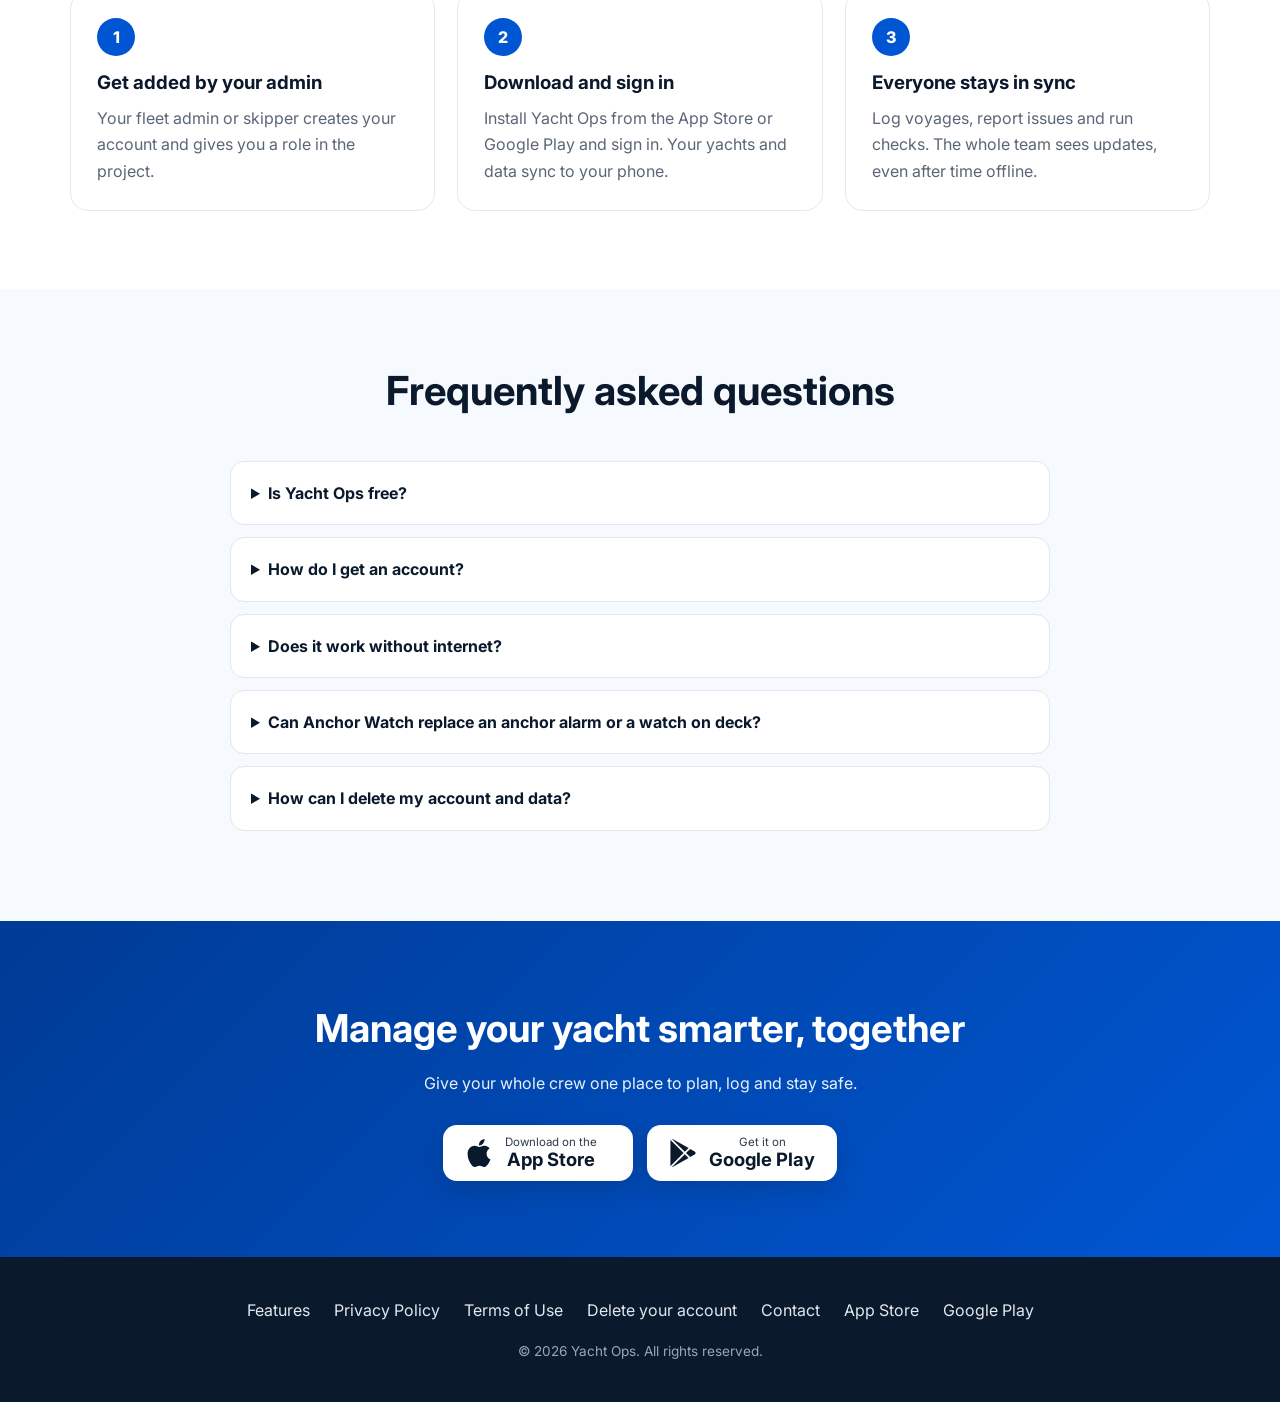
==== commit 63a158f4: "Redesign site: store links, full feature list, Hebrew/English, privacy policy, terms of use" ====
--- a/index.html
+++ b/index.html
@@ -1,694 +1,275 @@
 <!DOCTYPE html>
-<html lang="he" dir="rtl">
-
+<html lang="en" dir="ltr" data-title-en="Yacht Ops - Yacht management for voyages, maintenance, equipment and crew" data-title-he="Yacht Ops - ניהול יאכטה: הפלגות, תחזוקה, ציוד וצוות" data-desc-en="Yacht Ops is a free app for captains, crew and owners: voyages, issues, equipment checks, checklists, Anchor Watch and more. Works offline. Hebrew and English. iPhone and Android." data-desc-he="Yacht Ops היא אפליקציה חינמית לקפטנים, צוותים ובעלי סירות: הפלגות, תקלות, בדיקות ציוד, צ'קליסטים, Anchor Watch ועוד. עובדת גם בלי קליטה. עברית ואנגלית. אייפון ואנדרואיד.">
 <head>
-    <meta charset="UTF-8">
-    <meta name="viewport" content="width=device-width, initial-scale=1.0">
-    <title>Yacht Ops - The Ultimate Maritime Companion</title>
-    <!-- Google Fonts -->
-    <link rel="preconnect" href="https://fonts.googleapis.com">
-    <link rel="preconnect" href="https://fonts.gstatic.com" crossorigin>
-    <link
-        href="https://fonts.googleapis.com/css2?family=Heebo:wght@300;400;600;800&family=Inter:wght@300;400;600;800&display=swap"
-        rel="stylesheet">
-    <style>
-        :root {
-            --primary: #0056D2;
-            --primary-light: #4A90E2;
-            --primary-dark: #003B95;
-            --secondary: #00E5FF;
-            --dark: #0B192C;
-            --light: #F8FBFE;
-            --white: #FFFFFF;
-            --glass-bg: rgba(255, 255, 255, 0.85);
-            --glass-border: rgba(255, 255, 255, 0.2);
-            --shadow: 0 10px 40px -10px rgba(0, 86, 210, 0.15);
-        }
-
-        * {
-            margin: 0;
-            padding: 0;
-            box-sizing: border-box;
-        }
-
-        html[lang="en"] {
-            font-family: 'Inter', sans-serif;
-            direction: ltr;
-        }
-
-        html[lang="he"] {
-            font-family: 'Heebo', sans-serif;
-            direction: rtl;
-        }
-
-        body {
-            background-color: var(--light);
-            color: var(--dark);
-            overflow-x: hidden;
-        }
-
-        /* Language Toggle Classes */
-        html[lang="en"] .he {
-            display: none !important;
-        }
-
-        html[lang="he"] .en {
-            display: none !important;
-        }
-
-        /* Navbar */
-        nav {
-            position: fixed;
-            top: 0;
-            width: 100%;
-            padding: 1.5rem 5%;
-            display: flex;
-            justify-content: space-between;
-            align-items: center;
-            background: var(--glass-bg);
-            backdrop-filter: blur(12px);
-            -webkit-backdrop-filter: blur(12px);
-            border-bottom: 1px solid var(--glass-border);
-            z-index: 1000;
-            box-shadow: 0 4px 30px rgba(0, 0, 0, 0.05);
-            transition: all 0.3s ease;
-        }
-
-        .logo {
-            font-size: 1.5rem;
-            font-weight: 800;
-            color: var(--primary-dark);
-            display: flex;
-            align-items: center;
-            gap: 10px;
-            text-decoration: none;
-        }
-
-        .logo svg {
-            width: 30px;
-            height: 30px;
-            fill: var(--primary);
-        }
-
-        /* Lang Toggler */
-        .lang-switch {
-            background: transparent;
-            border: 2px solid var(--primary);
-            color: var(--primary);
-            padding: 0.5rem 1.2rem;
-            border-radius: 30px;
-            font-weight: 600;
-            cursor: pointer;
-            transition: all 0.3s ease;
-            display: flex;
-            align-items: center;
-            gap: 8px;
-            font-family: inherit;
-        }
-
-        .lang-switch:hover {
-            background: var(--primary);
-            color: var(--white);
-            transform: translateY(-2px);
-            box-shadow: 0 5px 15px rgba(0, 86, 210, 0.2);
-        }
-
-        /* Hero Section */
-        .hero {
-            min-height: 100vh;
-            display: flex;
-            align-items: center;
-            padding: 100px 5% 50px;
-            background: linear-gradient(135deg, #F8FBFE 0%, #E6F0FA 100%);
-            position: relative;
-            overflow: hidden;
-        }
-
-        /* Abstract shapes */
-        .shape-1 {
-            position: absolute;
-            top: -100px;
-            right: -100px;
-            width: 500px;
-            height: 500px;
-            background: radial-gradient(circle, var(--secondary) 0%, transparent 70%);
-            opacity: 0.15;
-            border-radius: 50%;
-            z-index: 0;
-            filter: blur(40px);
-        }
-
-        .shape-2 {
-            position: absolute;
-            bottom: -150px;
-            left: -50px;
-            width: 600px;
-            height: 600px;
-            background: radial-gradient(circle, var(--primary-light) 0%, transparent 70%);
-            opacity: 0.15;
-            border-radius: 50%;
-            z-index: 0;
-            filter: blur(60px);
-        }
-
-        .hero-content {
-            flex: 1;
-            z-index: 1;
-            max-width: 600px;
-        }
-
-        .hero-content h1 {
-            font-size: 4rem;
-            font-weight: 800;
-            line-height: 1.1;
-            margin-bottom: 1.5rem;
-            color: var(--dark);
-            background: linear-gradient(90deg, var(--dark) 0%, var(--primary-dark) 100%);
-            -webkit-background-clip: text;
-            background-clip: text;
-            -webkit-text-fill-color: transparent;
-        }
-
-        .hero-content p {
-            font-size: 1.25rem;
-            color: #4B5563;
-            margin-bottom: 2.5rem;
-            line-height: 1.6;
-            font-weight: 400;
-        }
-
-        .download-btn {
-            display: inline-flex;
-            align-items: center;
-            background: var(--dark);
-            color: var(--white);
-            padding: 1rem 2rem;
-            border-radius: 14px;
-            text-decoration: none;
-            font-weight: 600;
-            font-size: 1.1rem;
-            transition: all 0.3s ease;
-            box-shadow: 0 10px 25px rgba(11, 25, 44, 0.2);
-            gap: 12px;
-        }
-
-        .download-btn:hover {
-            transform: translateY(-5px);
-            box-shadow: 0 15px 35px rgba(11, 25, 44, 0.3);
-            background: var(--primary-dark);
-        }
-
-        .download-btn svg {
-            width: 24px;
-            height: 24px;
-            fill: currentColor;
-        }
-
-        .hero-image {
-            flex: 1;
-            z-index: 1;
-            display: flex;
-            justify-content: center;
-            position: relative;
-        }
-
-        /* Phone mockup styling */
-        .phone-mockup {
-            width: 300px;
-            height: 600px;
-            background: var(--white);
-            border-radius: 40px;
-            box-shadow: 0 25px 50px -12px rgba(0, 0, 0, 0.25);
-            border: 8px solid #333;
-            position: relative;
-            overflow: hidden;
-            animation: float 6s ease-in-out infinite;
-            display: flex;
-            align-items: center;
-            justify-content: center;
-            background: linear-gradient(180deg, var(--primary) 0%, var(--primary-dark) 100%);
-        }
-
-        .phone-mockup::before {
-            content: '';
-            position: absolute;
-            top: 0;
-            width: 40%;
-            height: 25px;
-            background: #333;
-            border-bottom-left-radius: 15px;
-            border-bottom-right-radius: 15px;
-            z-index: 2;
-        }
-
-        .mockup-content {
-            color: white;
-            text-align: center;
-            padding: 20px;
-        }
-
-        .mockup-content svg {
-            width: 80px;
-            height: 80px;
-            margin-bottom: 20px;
-            fill: white;
-        }
-
-        @keyframes float {
-            0% {
-                transform: translateY(0px);
-            }
-
-            50% {
-                transform: translateY(-20px);
-            }
-
-            100% {
-                transform: translateY(0px);
-            }
-        }
-
-        /* Features Section */
-        .features {
-            padding: 100px 5%;
-            background: var(--white);
-            position: relative;
-        }
-
-        .section-header {
-            text-align: center;
-            margin-bottom: 4rem;
-        }
-
-        .section-header h2 {
-            font-size: 2.5rem;
-            color: var(--dark);
-            margin-bottom: 1rem;
-        }
-
-        .section-header p {
-            color: #6B7280;
-            max-width: 600px;
-            margin: 0 auto;
-            font-size: 1.1rem;
-        }
-
-        .features-grid {
-            display: grid;
-            grid-template-columns: repeat(auto-fit, minmax(300px, 1fr));
-            gap: 2rem;
-            max-width: 1200px;
-            margin: 0 auto;
-        }
-
-        .feature-card {
-            background: var(--white);
-            padding: 2.5rem 2rem;
-            border-radius: 20px;
-            box-shadow: var(--shadow);
-            border: 1px solid rgba(0, 0, 0, 0.03);
-            transition: all 0.4s cubic-bezier(0.175, 0.885, 0.32, 1.275);
-            position: relative;
-            overflow: hidden;
-            z-index: 1;
-        }
-
-        .feature-card::before {
-            content: '';
-            position: absolute;
-            top: 0;
-            left: 0;
-            width: 100%;
-            height: 4px;
-            background: var(--primary);
-            transform: scaleX(0);
-            transition: transform 0.4s ease;
-            transform-origin: left;
-        }
-
-        html[lang="he"] .feature-card::before {
-            transform-origin: right;
-        }
-
-        .feature-card:hover {
-            transform: translateY(-10px);
-            box-shadow: 0 20px 40px -10px rgba(0, 86, 210, 0.2);
-        }
-
-        .feature-card:hover::before {
-            transform: scaleX(1);
-        }
-
-        .icon-box {
-            width: 60px;
-            height: 60px;
-            background: #EFF6FF;
-            border-radius: 16px;
-            display: flex;
-            align-items: center;
-            justify-content: center;
-            margin-bottom: 1.5rem;
-            color: var(--primary);
-            transition: all 0.3s ease;
-        }
-
-        .feature-card:hover .icon-box {
-            background: var(--primary);
-            color: var(--white);
-            transform: scale(1.1) rotate(5deg);
-        }
-
-        .icon-box svg {
-            width: 30px;
-            height: 30px;
-            fill: currentColor;
-        }
-
-        .feature-title {
-            font-size: 1.3rem;
-            font-weight: 700;
-            margin-bottom: 1rem;
-            color: var(--dark);
-        }
-
-        .feature-desc {
-            color: #6B7280;
-            line-height: 1.6;
-        }
-
-        /* Footer */
-        footer {
-            background: var(--dark);
-            color: var(--white);
-            padding: 4rem 5% 2rem;
-            text-align: center;
-        }
-
-        .footer-content {
-            display: flex;
-            flex-direction: column;
-            align-items: center;
-            gap: 1.5rem;
-        }
-
-        .footer-logo {
-            font-size: 1.8rem;
-            font-weight: 800;
-            color: var(--white);
-        }
-
-        .footer-links {
-            display: flex;
-            gap: 2rem;
-        }
-
-        .footer-links a {
-            color: #9CA3AF;
-            text-decoration: none;
-            transition: color 0.3s;
-        }
-
-        .footer-links a:hover {
-            color: var(--white);
-        }
-
-        .copyright {
-            color: #6B7280;
-            margin-top: 2rem;
-            font-size: 0.9rem;
-            border-top: 1px solid rgba(255, 255, 255, 0.1);
-            padding-top: 2rem;
-            width: 100%;
-            max-width: 1200px;
-        }
-
-        /* Call to Action */
-        .cta {
-            background: linear-gradient(135deg, var(--primary) 0%, var(--primary-dark) 100%);
-            padding: 80px 5%;
-            text-align: center;
-            color: white;
-            position: relative;
-            overflow: hidden;
-        }
-
-        .cta h2 {
-            font-size: 3rem;
-            margin-bottom: 1.5rem;
-            font-weight: 800;
-            position: relative;
-            z-index: 2;
-        }
-
-        .cta p {
-            font-size: 1.2rem;
-            opacity: 0.9;
-            max-width: 600px;
-            margin: 0 auto 2.5rem;
-            position: relative;
-            z-index: 2;
-        }
-
-        .cta-bg {
-            position: absolute;
-            top: 50%;
-            left: 50%;
-            transform: translate(-50%, -50%);
-            width: 100%;
-            height: 100%;
-            opacity: 0.1;
-            background: url('data:image/svg+xml;utf8,<svg width="100" height="100" viewBox="0 0 100 100" xmlns="http://www.w3.org/2000/svg"><path d="M50 0 L100 50 L50 100 L0 50 Z" fill="white"/></svg>') repeat;
-            background-size: 50px 50px;
-            z-index: 1;
-        }
-
-        /* Responsive */
-        @media (max-width: 900px) {
-            .hero {
-                flex-direction: column;
-                text-align: center;
-                padding-top: 120px;
-            }
-
-            .hero-content h1 {
-                font-size: 2.8rem;
-            }
-
-            .phone-mockup {
-                width: 260px;
-                height: 520px;
-                margin-top: 50px;
-            }
-        }
-    </style>
+<meta charset="UTF-8">
+<meta name="viewport" content="width=device-width, initial-scale=1">
+<title>Yacht Ops - Yacht management for voyages, maintenance, equipment and crew</title>
+<meta name="description" content="Yacht Ops is a free app for captains, crew and owners: voyages, issues, equipment checks, checklists, Anchor Watch and more. Works offline. Hebrew and English. iPhone and Android.">
+<link rel="canonical" href="https://hagayj.github.io/yachtops/">
+<link rel="icon" href="icon.png">
+<link rel="apple-touch-icon" href="icon.png">
+<meta name="apple-itunes-app" content="app-id=6759055856">
+<meta name="theme-color" content="#0056d2">
+<meta property="og:type" content="website">
+<meta property="og:site_name" content="Yacht Ops">
+<meta property="og:title" content="Yacht Ops - Yacht management for voyages, maintenance, equipment and crew">
+<meta property="og:description" content="Yacht Ops is a free app for captains, crew and owners: voyages, issues, equipment checks, checklists, Anchor Watch and more. Works offline. Hebrew and English. iPhone and Android.">
+<meta property="og:image" content="https://hagayj.github.io/yachtops/logo.png">
+<meta property="og:url" content="https://hagayj.github.io/yachtops/">
+<meta name="twitter:card" content="summary">
+<link rel="preconnect" href="https://fonts.googleapis.com">
+<link rel="preconnect" href="https://fonts.gstatic.com" crossorigin>
+<link href="https://fonts.googleapis.com/css2?family=Heebo:wght@300;400;600;800&family=Inter:wght@300;400;600;800&display=swap" rel="stylesheet">
+<link rel="stylesheet" href="assets/site.css">
+<script src="assets/site.js"></script>
 </head>
-
 <body>
-
-    <nav>
-        <a href="#" class="logo">
-            <img src="icon.png" alt="Yacht Ops Logo"
-                style="width: 30px; height: 30px; border-radius: 6px; object-fit: cover;">
-            Yacht Ops
-        </a>
-        <button class="lang-switch" onclick="toggleLanguage()">
-            <svg width="20" height="20" viewBox="0 0 24 24" fill="none" stroke="currentColor" stroke-width="2">
-                <circle cx="12" cy="12" r="10"></circle>
-                <path
-                    d="M2 12h20M12 2a15.3 15.3 0 0 1 4 10 15.3 15.3 0 0 1-4 10 15.3 15.3 0 0 1-4-10 15.3 15.3 0 0 1 4-10z">
-                </path>
-            </svg>
-            <span class="en">עברית</span>
-            <span class="he">English</span>
-        </button>
-    </nav>
-
-    <section class="hero">
-        <div class="shape-1"></div>
-        <div class="shape-2"></div>
-        <div class="hero-content">
-            <h1 class="en">The Ultimate Maritime Companion</h1>
-            <h1 class="he">השותף האולטימטיבי שלך בים</h1>
-
-            <p class="en">Managing a yacht requires precision, organization, and teamwork. Yacht Ops brings all your
-                essential operations into one seamless digital platform, designed for captains, crew, and owners alike.
-            </p>
-            <p class="he">ניהול יאכטה דורש דיוק, סדר, ועבודת צוות. אוניקס מביאה את כל הפעולות ההכרחיות לפלטפורמה
-                דיגיטלית חלקה, המיועדת לקפטנים, אנשי צוות ובעלי ספינות כאחד.</p>
-
-            <a href="#" class="download-btn">
-                <svg viewBox="0 0 384 512">
-                    <path
-                        d="M318.7 268.7c-.2-36.7 16.4-64.4 50-84.8-18.8-26.9-47.2-41.7-84.7-44.6-35.5-2.8-74.3 20.7-88.5 20.7-15 0-49.4-19.7-76.4-19.7C63.3 141.2 4 184.8 4 273.5q0 39.3 14.4 81.2c12.8 36.7 59 126.7 107.2 125.2 25.2-.6 43-17.9 75.8-17.9 31.8 0 48.3 17.9 76.4 17.9 48.6-.7 90.4-82.5 102.6-119.3-65.2-30.7-61.7-90-61.7-91.9zm-56.6-164.2c27.3-32.4 24.8-61.9 24-72.5-24.1 1.4-52 16.4-67.9 34.9-17.5 19.8-27.8 44.3-25.6 71.9 26.1 2 49.9-11.4 69.5-34.3z" />
-                </svg>
-                <span class="en">Download on the App Store</span>
-                <span class="he">הורד ישירות מחנות האפליקציות</span>
-            </a>
-        </div>
-        <div class="hero-image">
-            <div class="phone-mockup">
-                <div class="mockup-content">
-                    <img src="icon.png" alt="Yacht Ops Logo"
-                        style="width: 80px; height: 80px; margin-bottom: 20px; border-radius: 16px;">
-                    <h2>Yacht Ops</h2>
-                </div>
-            </div>
-        </div>
-    </section>
-
-    <section class="features" id="features">
-        <div class="section-header">
-            <h2 class="en">Everything You Need onboard</h2>
-            <h2 class="he">הכל נמצא כאן לשימושך</h2>
-            <p class="en">Manage every aspect of your vessel with our comprehensive suite of tools.</p>
-            <p class="he">נהל כל היבט של הכלי שייט שלך עם הסט המקיף שלנו.</p>
-        </div>
-
-        <div class="features-grid">
-            <!-- Feature 1 -->
-            <div class="feature-card">
-                <div class="icon-box">
-                    <svg viewBox="0 0 24 24">
-                        <path
-                            d="M2 12A10 10 0 1 0 12 2A10 10 0 0 0 2 12M15.5 6.5L11 15.5L6.5 11L15.5 6.5M11 11.5A.5.5 0 1 0 11.5 11A.5.5 0 0 0 11 11.5Z" />
-                    </svg>
-                </div>
-                <h3 class="feature-title en">Voyage Management</h3>
-                <h3 class="feature-title he">ניהול מסעות</h3>
-                <p class="feature-desc en">Log every journey with detailed entries, including departure/arrival times,
-                    crew on board, and notes. Keep a digital history of your maritime adventures.</p>
-                <p class="feature-desc he">תעד כל מסע עם פירוט מלא – זמני יציאה וחזרה, רשימת אנשי הצוות והערות. שמור
-                    תיעוד דיגיטלי מלא מסודר של כל ההפלגות.</p>
-            </div>
-
-            <!-- Feature 2 -->
-            <div class="feature-card">
-                <div class="icon-box">
-                    <svg viewBox="0 0 24 24">
-                        <path
-                            d="M22.7,19L13.6,9.9C14.5,7.6 14,4.9 12.1,3C10.1,1 7.1,0.6 4.7,1.7L9,6L6,9L1.6,4.7C0.4,7.1 0.9,10.1 2.9,12.1C4.8,14 7.5,14.5 9.8,13.6L18.9,22.7C19.3,23.1 19.9,23.1 20.3,22.7L22.6,20.4C23.1,20 23.1,19.3 22.7,19Z" />
-                    </svg>
-                </div>
-                <h3 class="feature-title en">Maintenance & Repairs</h3>
-                <h3 class="feature-title he">תחזוקה ותיקונים</h3>
-                <p class="feature-desc en">Never miss a service again. Track open issues, schedule routine checks, and
-                    manage repairs efficiently. Assign tasks to specific crew members.</p>
-                <p class="feature-desc he">לעולם לא תפספס טיפולים. תעקוב אחרי תקלות בטיפול, קבע בדיקות תקופתיות ונהל
-                    תיקונים בצורה אפקטיבית – כולל חלוקת משימות לצוות.</p>
-            </div>
-
-            <!-- Feature 3 -->
-            <div class="feature-card">
-                <div class="icon-box">
-                    <svg viewBox="0 0 24 24">
-                        <path
-                            d="M11 8H13V16H11V8M7.5 14H9V16H7.5V14M15 14H16.5V16H15V14M20 6H17.82C17.39 4.34 15.89 3 14 3H10C8.11 3 6.61 4.34 6.18 6H4C2.9 6 2 6.9 2 8V20C2 21.11 2.9 22 4 22H20C21.11 22 22 21.11 22 20V8C22 6.9 21.11 6 20 6M10 5H14C14.55 5 15 5.45 15 6H9C9 5.45 9.45 5 10 5M20 20H4V8H20V20Z" />
-                    </svg>
-                </div>
-                <h3 class="feature-title en">Equipment Inventory</h3>
-                <h3 class="feature-title he">מלאי ציוד</h3>
-                <p class="feature-desc en">Catalog your onboard equipment with photos, serial numbers, and location
-                    details. Know exactly what you have and where it is at all times.</p>
-                <p class="feature-desc he">קטלג ציוד שעל הסירה עם עדויות, תמונות, מספרים סידוריים ופרטי מיקום מדויקים.
-                    תמיד תדע מה יש לך והיכן כל דבר נמצא.</p>
-            </div>
-
-            <!-- Feature 4 -->
-            <div class="feature-card">
-                <div class="icon-box">
-                    <svg viewBox="0 0 24 24">
-                        <path
-                            d="M12,2C15.86,2 19,5.13 19,9C19,14.25 12,22 12,22C12,22 5,14.25 5,9A7,7 0 0,1 12,2M12,11.5A2.5,2.5 0 0,0 14.5,9A2.5,2.5 0 0,0 12,6.5A2.5,2.5 0 0,0 9.5,9A2.5,2.5 0 0,0 12,11.5Z" />
-                    </svg>
-                </div>
-                <h3 class="feature-title en">Marina Directory</h3>
-                <h3 class="feature-title he">מדריך מרינות</h3>
-                <p class="feature-desc en">Access a comprehensive database of marinas and anchorages. Store crucial
-                    information like VHF channels, contact details, and facilities.</p>
-                <p class="feature-desc he">גישה למאגר מעולה של מרינות ומעגנים. שמור מידע קריטי כמו תדרי ערוץ ה-VHF, פרטי
-                    התקשרות, ומתקנים ביעדים מועדפים.</p>
-            </div>
-
-            <!-- Feature 5 -->
-            <div class="feature-card">
-                <div class="icon-box">
-                    <svg viewBox="0 0 24 24">
-                        <path
-                            d="M18 1H6C4.89 1 4 1.89 4 3V21H20V3C20 1.89 19.11 1 18 1M18 19H6V3H18V19M8 5H16V7H8V5M8 9H16V11H8V9M8 13H16V15H8V13Z" />
-                    </svg>
-                </div>
-                <h3 class="feature-title en">Knowledge Base</h3>
-                <h3 class="feature-title he">מאגר מידע</h3>
-                <p class="feature-desc en">A central hub for essential maritime information. From flag etiquette to
-                    emergency procedures, keep vital knowledge at your fingertips.</p>
-                <p class="feature-desc he">מרכז יחיד עבור מידע ימי חיוני – מכללי דגלים ועד פרוצדורות חירום שנועדו לשמור
-                    על בטיחות מקסימלית ותגובה מהירה.</p>
-            </div>
-
-            <!-- Feature 6 -->
-            <div class="feature-card">
-                <div class="icon-box">
-                    <svg viewBox="0 0 24 24">
-                        <path
-                            d="M16 11C17.66 11 19 9.66 19 8C19 6.34 17.66 5 16 5C14.34 5 13 6.34 13 8C13 9.66 14.34 11 16 11M16 13C13.67 13 9 14.17 9 16.5V19H23V16.5C23 14.17 18.33 13 16 13M8 11C9.66 11 11 9.66 11 8C11 6.34 9.66 5 8 5C6.34 5 5 6.34 5 8C5 9.66 6.34 11 8 11M8 13C5.67 13 1 14.17 1 16.5V19H7V16.5C7 15.34 7.64 14.1 9.25 13.25C8.82 13.09 8.35 13 8 13Z" />
-                    </svg>
-                </div>
-                <h3 class="feature-title en">Crew Coordination</h3>
-                <h3 class="feature-title he">ניהול צוות</h3>
-                <p class="feature-desc en">Manage your team effectively. Assign roles, track certifications, and ensure
-                    everyone is on the same page.</p>
-                <p class="feature-desc he">תנהל את הצוות שלך ביעילות. קבע תפקידים, עקוב אחרי כל הרישיונות המוסמכים ושמור
-                    שכולם מיושרים מקצועית.</p>
-            </div>
-        </div>
-    </section>
-
-    <section class="cta">
-        <div class="cta-bg"></div>
-        <h2 class="en">Manage Your Yachts Smarter, Together</h2>
-        <h2 class="he">נהלו את היאכטות חכם יותר, ביחד</h2>
-        <p class="en">Don't do everything alone. Empower your crew to help manage, maintain, and log every aspect of
-            your vessels effortlessly with Yacht Ops.</p>
-        <p class="he">אל תעשה את זה לבד. תן לצוות שלך כלים לעזור בניהול, תחזוקה ותיעוד של הספינות שלכם בקלות בשקיפות
-            מלאה.</p>
-        <a href="#" class="download-btn">
-            <svg viewBox="0 0 384 512">
-                <path
-                    d="M318.7 268.7c-.2-36.7 16.4-64.4 50-84.8-18.8-26.9-47.2-41.7-84.7-44.6-35.5-2.8-74.3 20.7-88.5 20.7-15 0-49.4-19.7-76.4-19.7C63.3 141.2 4 184.8 4 273.5q0 39.3 14.4 81.2c12.8 36.7 59 126.7 107.2 125.2 25.2-.6 43-17.9 75.8-17.9 31.8 0 48.3 17.9 76.4 17.9 48.6-.7 90.4-82.5 102.6-119.3-65.2-30.7-61.7-90-61.7-91.9zm-56.6-164.2c27.3-32.4 24.8-61.9 24-72.5-24.1 1.4-52 16.4-67.9 34.9-17.5 19.8-27.8 44.3-25.6 71.9 26.1 2 49.9-11.4 69.5-34.3z" />
-            </svg>
-            <span class="en">Download Now</span>
-            <span class="he">הורד עכשיו</span>
-        </a>
-    </section>
-
-    <footer>
-        <div class="footer-content">
-            <div class="footer-logo">Yacht Ops</div>
-            <div class="footer-links">
-                <a href="#features" class="en">Features</a>
-                <a href="#features" class="he">פיצ'רים</a>
-                <a href="https://hagayj.github.io/yachtops-privacy/" target="_blank" class="en">Privacy Policy</a>
-                <a href="https://hagayj.github.io/yachtops-privacy/" target="_blank" class="he">מדיניות פרטיות</a>
-                <a href="mailto:hagay.jiv@gmail.com" class="en">Contact</a>
-                <a href="mailto:hagay.jiv@gmail.com" class="he">צור קשר</a>
-            </div>
-            <div class="copyright en">&copy; 2026 Yacht Ops. All rights reserved.</div>
-            <div class="copyright he">&copy; 2026 Yacht Ops. כל הזכויות שמורות.</div>
-        </div>
-    </footer>
-
-    <script>
-        function toggleLanguage() {
-            const htmlTag = document.documentElement;
-            if (htmlTag.getAttribute('lang') === 'en') {
-                htmlTag.setAttribute('lang', 'he');
-                htmlTag.setAttribute('dir', 'rtl');
-            } else {
-                htmlTag.setAttribute('lang', 'en');
-                htmlTag.setAttribute('dir', 'ltr');
-            }
-        }
-    </script>
+<a class="skip" href="#main"><span class="en">Skip to content</span><span class="he">דלג לתוכן</span></a>
+<nav class="top" aria-label="Main">
+  <div class="wrap">
+    <a href="#" class="logo"><img src="icon.png" alt="" width="34" height="34">Yacht Ops</a>
+    <div class="nav-links">
+      <a class="hide-sm" href="index.html#features"><span class="en">Features</span><span class="he">יכולות</span></a>
+      <a class="hide-sm" href="index.html#anchor"><span class="en">Anchor Watch</span><span class="he">Anchor Watch</span></a>
+      <a class="hide-sm" href="index.html#faq"><span class="en">FAQ</span><span class="he">שאלות נפוצות</span></a>
+      <button id="lang-btn" class="lang-switch" type="button" onclick="toggleLanguage()"><span class="en">עברית</span><span class="he">English</span></button>
+    </div>
+  </div>
+</nav>
+
+<main id="main">
+<section class="hero">
+  <div class="wrap">
+    <div>
+      <span class="eyebrow"><span class="en">Free for iPhone and Android</span><span class="he">חינם לאייפון ולאנדרואיד</span></span>
+      <h1><span class="en">Run your yacht with confidence</span><span class="he">מנהלים את הסירה בביטחון</span></h1>
+      <p class="lead en">Voyages, maintenance, equipment checks, checklists, crew and safety, all in one app that works at sea. Built for captains, crew and owners.</p>
+      <p class="lead he">הפלגות, תחזוקה, בדיקות ציוד, צ'קליסטים, צוות ובטיחות, הכול באפליקציה אחת שעובדת גם בלב ים. נבנתה לקפטנים, לצוותים ולבעלי סירות.</p>
+      <div class="stores">
+        <a class="store-btn" href="https://apps.apple.com/app/id6759055856" rel="noopener" target="_blank"><svg viewBox="0 0 24 24" aria-hidden="true"><path d="M12.152 6.896c-.948 0-2.415-1.078-3.96-1.04-2.04.027-3.91 1.183-4.961 3.014-2.117 3.675-.546 9.103 1.519 12.09 1.013 1.454 2.208 3.09 3.792 3.039 1.52-.065 2.09-.987 3.935-.987 1.831 0 2.35.987 3.96.948 1.637-.026 2.676-1.48 3.676-2.948 1.156-1.688 1.636-3.325 1.662-3.415-.039-.013-3.182-1.221-3.22-4.857-.026-3.04 2.48-4.494 2.597-4.559-1.429-2.09-3.623-2.324-4.39-2.376-2-.156-3.675 1.09-4.61 1.09zM15.53 3.83c.843-1.012 1.4-2.427 1.245-3.83-1.207.052-2.662.805-3.532 1.818-.78.896-1.454 2.338-1.273 3.714 1.338.104 2.715-.688 3.559-1.701"/></svg><span><small class="en">Download on the</small><small class="he">הורדה מ-</small><strong>App Store</strong></span></a>
+        <a class="store-btn" href="https://play.google.com/store/apps/details?id=com.hagayj.ship1" rel="noopener" target="_blank"><svg viewBox="0 0 24 24" aria-hidden="true"><path d="M22.018 13.298l-3.919 2.218-3.515-3.493 3.543-3.521 3.891 2.202a1.49 1.49 0 0 1 0 2.594zM1.337.924a1.486 1.486 0 0 0-.112.568v21.017c0 .217.045.419.124.6l11.155-11.087L1.337.924zm12.207 10.065l3.258-3.238L3.45.195a1.466 1.466 0 0 0-.946-.179l11.04 10.973zm0 2.067l-11 10.933c.298.036.612-.016.906-.183l13.324-7.54-3.23-3.21z"/></svg><span><small class="en">Get it on</small><small class="he">זמין ב-</small><strong>Google Play</strong></span></a>
+      </div>
+      <p class="meta en">Hebrew and English · Works offline · No ads</p>
+      <p class="meta he">עברית ואנגלית · עובדת גם בלי קליטה · בלי פרסומות</p>
+    </div>
+    <div class="shots" aria-hidden="false">
+      <div class="phone"><img src="assets/shots/dashboard.jpg" alt="Yacht Ops dashboard showing the active yacht and project" width="560" height="1217" loading="eager"></div>
+      <div class="phone second"><img src="assets/shots/voyages.jpg" alt="Yacht Ops voyage list" width="560" height="1217" loading="lazy"></div>
+    </div>
+  </div>
+</section>
+
+<section class="block alt" aria-labelledby="who">
+  <div class="wrap head" style="margin-bottom:0">
+    <h2 id="who"><span class="en">One app for the whole team</span><span class="he">אפליקציה אחת לכל הצוות</span></h2>
+    <div class="audience">
+      <span><span class="en">Captains &amp; skippers</span><span class="he">קפטנים וסקיפרים</span></span>
+      <span><span class="en">Crew</span><span class="he">צוות</span></span>
+      <span><span class="en">Boat owners</span><span class="he">בעלי סירות</span></span>
+      <span><span class="en">Fleets &amp; sailing clubs</span><span class="he">צי סירות ומועדוני שייט</span></span>
+    </div>
+  </div>
+</section>
+
+<section class="block" id="features" aria-labelledby="ft">
+  <div class="wrap">
+    <div class="head">
+      <h2 id="ft"><span class="en">Everything you need on board</span><span class="he">כל מה שצריך על הסירה</span></h2>
+      <p class="en">From planning a voyage to closing the boat at the end of the day.</p>
+      <p class="he">מתכנון הפלגה ועד סגירת הסירה בסוף היום.</p>
+    </div>
+    <div class="grid">
+      <article class="card">
+        <div class="ic" aria-hidden="true">🧭</div>
+        <h3><span class="en">Voyages & calendar</span><span class="he">הפלגות ויומן</span></h3>
+        <p class="en">Plan and log voyages and activities in a list or a calendar: skipper, crew and guests, destination, start and end times, engine hours and notes. Recurring activities are supported.</p><p class="he">תכננו ותעדו הפלגות ופעילויות ברשימה או ביומן: סקיפר, צוות ואורחים, יעד, שעות התחלה וסיום, שעות מנוע והערות. אפשר גם ליצור פעילויות חוזרות.</p>
+      </article>
+      <article class="card">
+        <div class="ic" aria-hidden="true">💬</div>
+        <h3><span class="en">Messages to participants</span><span class="he">הודעות למשתתפים</span></h3>
+        <p class="en">Send voyage details to every participant from ready-made, editable message templates, one by one through WhatsApp.</p><p class="he">שלחו לכל משתתף את פרטי ההפלגה מתבניות הודעה מוכנות וניתנות לעריכה, אחד אחד דרך WhatsApp.</p>
+      </article>
+      <article class="card">
+        <div class="ic" aria-hidden="true">🔧</div>
+        <h3><span class="en">Issues & maintenance</span><span class="he">תקלות ותחזוקה</span></h3>
+        <p class="en">Report issues with photos and video, set a priority, assign them to a crew member or a service professional, comment and follow up until resolved. The right people get a push notification.</p><p class="he">דווחו על תקלות עם תמונות ווידאו, קבעו עדיפות, שייכו לאיש צוות או לבעל מקצוע, הגיבו ועקבו עד לפתרון. האנשים הנכונים מקבלים התראה.</p>
+      </article>
+      <article class="card">
+        <div class="ic" aria-hidden="true">📦</div>
+        <h3><span class="en">Equipment & checks</span><span class="he">ציוד ובדיקות</span></h3>
+        <p class="en">Catalogue equipment with photos, serial numbers, location on board, batteries and expiry dates. Run scheduled checks for safety gear and GMDSS and keep a full verification history.</p><p class="he">קטלגו ציוד עם תמונות, מספרים סידוריים, מיקום על הסירה, סוללות ותאריכי תפוגה. בצעו בדיקות תקופתיות לציוד בטיחות ו-GMDSS ושמרו היסטוריית אימותים מלאה.</p>
+      </article>
+      <article class="card">
+        <div class="ic" aria-hidden="true">✅</div>
+        <h3><span class="en">Checklists</span><span class="he">צ'קליסטים</span></h3>
+        <p class="en">Departure and boat-close checklists, plus your own templates. Every run is recorded, and findings can become issues.</p><p class="he">צ'קליסט יציאה וסגירת סירה, ובנוסף תבניות משלכם. כל ביצוע נשמר, וממצאים אפשר להפוך לתקלות.</p>
+      </article>
+      <article class="card">
+        <div class="ic" aria-hidden="true">👥</div>
+        <h3><span class="en">Crew, roles & certificates</span><span class="he">צוות, תפקידים והסמכות</span></h3>
+        <p class="en">Manage the crew with project roles from Participant to Admin. Keep skipper licence, GMDSS, fishing and first-aid certificates with their expiry dates.</p><p class="he">נהלו את הצוות עם תפקידים בפרויקט, ממשתתף ועד מנהל. שמרו רישיון סקיפר, GMDSS, דיג וקורס עזרה ראשונה עם תאריכי תפוגה.</p>
+      </article>
+      <article class="card">
+        <div class="ic" aria-hidden="true">🏗️</div>
+        <h3><span class="en">Dry dock</span><span class="he">מספנה</span></h3>
+        <p class="en">Plan dry-dock events, tasks and history, and link open issues to the work being done.</p><p class="he">תכננו אירועי מספנה, משימות והיסטוריה, וקשרו תקלות פתוחות לעבודה שמתבצעת.</p>
+      </article>
+      <article class="card">
+        <div class="ic" aria-hidden="true">🛟</div>
+        <h3><span class="en">Safety drills</span><span class="he">תרגילי בטיחות</span></h3>
+        <p class="en">Run safety drills from a library with briefings and step-by-step instructions, and record who took part.</p><p class="he">בצעו תרגילי בטיחות מתוך ספרייה עם תדריכים והוראות שלב אחר שלב, ותעדו מי השתתף.</p>
+      </article>
+      <article class="card">
+        <div class="ic" aria-hidden="true">🌦️</div>
+        <h3><span class="en">Weather</span><span class="he">מזג אוויר</span></h3>
+        <p class="en">Forecast and marine conditions for your yacht's location, right on the dashboard.</p><p class="he">תחזית ותנאי ים למיקום הסירה שלכם, ישירות בלוח הבקרה.</p>
+      </article>
+      <article class="card">
+        <div class="ic" aria-hidden="true">🏝️</div>
+        <h3><span class="en">Marinas & ports</span><span class="he">מרינות ונמלים</span></h3>
+        <p class="en">A marina and anchorage directory with VHF channels, contacts and facilities. You can add and edit entries for your favourite destinations.</p><p class="he">מדריך מרינות ומעגנים עם ערוצי VHF, פרטי קשר ומתקנים. אפשר להוסיף ולערוך יעדים מועדפים.</p>
+      </article>
+      <article class="card">
+        <div class="ic" aria-hidden="true">📚</div>
+        <h3><span class="en">Knowledge base</span><span class="he">מאגר ידע</span></h3>
+        <p class="en">Beaufort scale, phonetic alphabet, Morse code, clouds and fronts, pressure systems, a navigation-light builder, communication guides, seamanship guides, rescue-centre directory and Notices to Mariners.</p><p class="he">סולם בופורט, אלפבית פונטי, קוד מורס, עננים ופרונטים, מערכות לחץ, בונה אורות ניווט, מדריכי תקשורת ולימאות, מדריך מרכזי חילוץ והודעות לימאים.</p>
+      </article>
+      <article class="card">
+        <div class="ic" aria-hidden="true">🛒</div>
+        <h3><span class="en">Shopping list & contacts</span><span class="he">קניות ואנשי קשר</span></h3>
+        <p class="en">A shared shopping list per boat. Import the people you choose from your phone contacts and keep a directory of service professionals.</p><p class="he">רשימת קניות משותפת לכל סירה. ייבאו מאנשי הקשר בטלפון רק את מי שתבחרו, ושמרו מדריך בעלי מקצוע.</p>
+      </article>
+    </div>
+  </div>
+</section>
+
+
+<section class="block alt" id="screens" aria-labelledby="sc">
+  <div class="wrap">
+    <div class="head"><h2 id="sc"><span class="en">See it in action</span><span class="he">רואים את זה בפעולה</span></h2>
+      <p class="en">Real screens from the app, shown with demo data.</p><p class="he">מסכים אמיתיים מהאפליקציה, עם נתוני הדגמה.</p></div>
+    <div class="gallery">
+      <figure><div class="phone"><img src="assets/shots/voyages.jpg" alt="Voyage log with upcoming voyages" width="560" height="1217" loading="lazy"></div><figcaption><span class="en">Voyage log</span><span class="he">יומן הפלגות</span></figcaption></figure>
+      <figure><div class="phone"><img src="assets/shots/issues.jpg" alt="Issues list with priorities and status" width="560" height="1217" loading="lazy"></div><figcaption><span class="en">Issues</span><span class="he">תקלות</span></figcaption></figure>
+      <figure><div class="phone"><img src="assets/shots/equipment.jpg" alt="Equipment inventory with checks" width="560" height="1217" loading="lazy"></div><figcaption><span class="en">Equipment &amp; checks</span><span class="he">ציוד ובדיקות</span></figcaption></figure>
+      <figure><div class="phone"><img src="assets/shots/checklists.jpg" alt="Checklists in the Hebrew right-to-left interface" width="560" height="1217" loading="lazy"></div><figcaption><span class="en">Checklists, in Hebrew</span><span class="he">צ'קליסטים בעברית</span></figcaption></figure>
+      <figure><div class="phone"><img src="assets/shots/knowledge.jpg" alt="Knowledge base with Notices to Mariners and marina directory" width="560" height="1217" loading="lazy"></div><figcaption><span class="en">Knowledge base</span><span class="he">מאגר ידע</span></figcaption></figure>
+    </div>
+  </div>
+</section>
+
+<section class="block alt" id="anchor" aria-labelledby="aw">
+  <div class="wrap spot">
+    <div>
+      <h2 id="aw" style="font-size:clamp(1.7rem,3.4vw,2.4rem);color:var(--dark)">Anchor Watch <span class="tag"><span class="en">Beta</span><span class="he">בטא</span></span></h2>
+      <p class="en" style="color:var(--muted);margin-top:10px">Let your phone keep an eye on the boat while you are at anchor.</p>
+      <p class="he" style="color:var(--muted);margin-top:10px">תנו לטלפון לשים עין על הסירה בזמן שאתם בעוגן.</p>
+      <ul class="en">
+        <li>Waits for a stable GPS position before saving your anchor point.</li>
+        <li>Choose a watch radius and see the drift on a live plot.</li>
+        <li>Keeps watching in the background, with an alarm if the boat drifts outside the radius.</li>
+        <li>Shows the current GPS accuracy, and pauses new drift alarms when it is too poor to trust.</li>
+        <li>Your position stays on your phone. It is not uploaded to our servers.</li>
+      </ul>
+      <ul class="he">
+        <li>ממתינה למיקום GPS יציב לפני שהיא שומרת את נקודת העוגן.</li>
+        <li>בוחרים רדיוס מעקב ורואים את הסחיפה בגרף חי.</li>
+        <li>ממשיכה לעקוב ברקע, ומשמיעה אזעקה אם הסירה נסחפת אל מחוץ לרדיוס.</li>
+        <li>מציגה את דיוק ה-GPS הנוכחי, ומשהה אזעקות סחיפה חדשות כשהדיוק נמוך מכדי לסמוך עליו.</li>
+        <li>המיקום נשאר בטלפון שלכם. הוא לא מועלה לשרתים שלנו.</li>
+      </ul>
+      <div class="note en"><strong>Important:</strong> Anchor Watch is a beta aid. It does not replace proper watchkeeping, seamanship or approved navigation and safety equipment. Keep the phone charged, on the boat, and allow location "Always".</div>
+      <div class="note he"><strong>חשוב:</strong> Anchor Watch היא כלי עזר בגרסת בטא. היא לא מחליפה תצפית נכונה, לימאות או ציוד ניווט ובטיחות מאושר. שמרו את הטלפון טעון ועל הסירה, ואפשרו מיקום "תמיד".</div>
+    </div>
+    <div class="panel">
+      <h3><span class="en">Built for real boats</span><span class="he">נבנתה לסירות אמיתיות</span></h3>
+      <p class="en">Yacht Ops is made with working skippers. It favours clear screens, big touch targets and sensible defaults over clutter, so you can use it with wet hands and a rocking deck.</p>
+      <p class="he">Yacht Ops נבנתה יחד עם סקיפרים עובדים. היא מעדיפה מסכים ברורים, כפתורים גדולים וברירות מחדל הגיוניות על פני עומס, כדי שאפשר יהיה להשתמש בה עם ידיים רטובות ועל סיפון מתנדנד.</p>
+    </div>
+  </div>
+</section>
+
+<section class="block" aria-labelledby="pf">
+  <div class="wrap">
+    <div class="head"><h2 id="pf"><span class="en">Made for life on the water</span><span class="he">עשויה לחיים על המים</span></h2></div>
+    <div class="grid">
+      <article class="card">
+        <div class="ic" aria-hidden="true">📶</div>
+        <h3><span class="en">Works offline</span><span class="he">עובד גם בלי קליטה</span></h3>
+        <p class="en">Keep logging at sea. Changes sync automatically when you are back online.</p><p class="he">המשיכו לתעד בלב ים. השינויים מסתנכרנים אוטומטית כשחוזרת הקליטה.</p>
+      </article>
+      <article class="card">
+        <div class="ic" aria-hidden="true">🔔</div>
+        <h3><span class="en">Smart notifications</span><span class="he">התראות חכמות</span></h3>
+        <p class="en">New issues, voyage changes and checklist notes reach the people who need them, based on their role.</p><p class="he">תקלות חדשות, שינויים בהפלגות והערות בצ'קליסט מגיעים לאנשים שצריכים אותם, לפי התפקיד.</p>
+      </article>
+      <article class="card">
+        <div class="ic" aria-hidden="true">🔐</div>
+        <h3><span class="en">Private by design</span><span class="he">פרטי מהיסוד</span></h3>
+        <p class="en">Every organisation works in its own project. Role-based access, plus Face ID or fingerprint unlock on supported phones.</p><p class="he">כל ארגון עובד בפרויקט משלו. גישה לפי תפקידים, ופתיחה ב-Face ID או בטביעת אצבע במכשירים נתמכים.</p>
+      </article>
+      <article class="card">
+        <div class="ic" aria-hidden="true">🌐</div>
+        <h3><span class="en">Hebrew and English</span><span class="he">עברית ואנגלית</span></h3>
+        <p class="en">A full right-to-left Hebrew interface and an English interface, on both iPhone and Android.</p><p class="he">ממשק עברי מלא מימין לשמאל וממשק באנגלית, גם באייפון וגם באנדרואיד.</p>
+      </article>
+    </div>
+  </div>
+</section>
+
+<section class="block alt" aria-labelledby="hw">
+  <div class="wrap">
+    <div class="head"><h2 id="hw"><span class="en">How it works</span><span class="he">איך זה עובד</span></h2></div>
+    <div class="steps">
+      <div class="step"><h3><span class="en">Get added by your admin</span><span class="he">מקבלים הרשאה ממנהל</span></h3><p class="en">Your fleet admin or skipper creates your account and gives you a role in the project.</p><p class="he">מנהל הצי או הסקיפר פותח לכם חשבון ומגדיר לכם תפקיד בפרויקט.</p></div>
+      <div class="step"><h3><span class="en">Download and sign in</span><span class="he">מורידים ומתחברים</span></h3><p class="en">Install Yacht Ops from the App Store or Google Play and sign in. Your yachts and data sync to your phone.</p><p class="he">מתקינים את Yacht Ops מ-App Store או מ-Google Play ומתחברים. הסירות והנתונים שלכם מסתנכרנים לטלפון.</p></div>
+      <div class="step"><h3><span class="en">Everyone stays in sync</span><span class="he">כולם מעודכנים</span></h3><p class="en">Log voyages, report issues and run checks. The whole team sees updates, even after time offline.</p><p class="he">מתעדים הפלגות, מדווחים על תקלות ומבצעים בדיקות. כל הצוות רואה עדכונים, גם אחרי זמן בלי קליטה.</p></div>
+    </div>
+  </div>
+</section>
+
+<section class="block" id="faq" aria-labelledby="fq">
+  <div class="wrap" style="max-width:820px">
+    <div class="head"><h2 id="fq"><span class="en">Frequently asked questions</span><span class="he">שאלות נפוצות</span></h2></div>
+      <details class="faq"><summary><span class="en">Is Yacht Ops free?</span><span class="he">האם Yacht Ops בחינם?</span></summary>
+        <p class="en">Yes. The app is free to download and use, with no ads.</p><p class="he">כן. האפליקציה חינמית להורדה ולשימוש, וללא פרסומות.</p></details>
+      <details class="faq"><summary><span class="en">How do I get an account?</span><span class="he">איך מקבלים חשבון?</span></summary>
+        <p class="en">Accounts are created by your project admin, so there is no public sign-up. Ask your fleet admin or skipper to add you, then sign in with your email, or with Google where your admin enabled it. Questions? Email us.</p><p class="he">חשבונות נפתחים על ידי מנהל הפרויקט שלכם, ולכן אין הרשמה פתוחה. בקשו ממנהל הצי או מהסקיפר להוסיף אתכם, והתחברו עם האימייל, או עם Google אם המנהל איפשר זאת. יש שאלות? כתבו לנו.</p></details>
+      <details class="faq"><summary><span class="en">Does it work without internet?</span><span class="he">האם זה עובד בלי אינטרנט?</span></summary>
+        <p class="en">Yes. Yacht Ops is offline-first: you can keep working at sea, and your changes sync automatically when a connection returns.</p><p class="he">כן. Yacht Ops בנויה לעבודה בלי קליטה: אפשר להמשיך לעבוד בלב ים, והשינויים יסתנכרנו אוטומטית כשחוזרת הקליטה.</p></details>
+      <details class="faq"><summary><span class="en">Can Anchor Watch replace an anchor alarm or a watch on deck?</span><span class="he">האם Anchor Watch יכולה להחליף אזעקת עוגן או תצפית?</span></summary>
+        <p class="en">No. Anchor Watch is a beta feature and a helpful extra, not a replacement for proper watchkeeping, seamanship or approved safety equipment. Keep the phone charged and on the boat.</p><p class="he">לא. Anchor Watch היא יכולת בטא ותוספת שימושית, ולא תחליף לתצפית נכונה, לימאות או לציוד בטיחות מאושר. שמרו את הטלפון טעון ועל הסירה.</p></details>
+      <details class="faq"><summary><span class="en">How can I delete my account and data?</span><span class="he">איך מוחקים את החשבון והנתונים?</span></summary>
+        <p class="en">Follow the steps on the account deletion page. We complete deletion requests within 30 days. <a href="delete-account.html">Delete your account</a>.</p><p class="he">בצעו את השלבים בדף מחיקת החשבון. אנחנו משלימים בקשות מחיקה תוך 30 יום. <a href="delete-account.html">מחיקת חשבון</a>.</p></details>
+  </div>
+</section>
+
+<section class="cta">
+  <div class="wrap">
+    <h2><span class="en">Manage your yacht smarter, together</span><span class="he">מנהלים את הסירה חכם יותר, ביחד</span></h2>
+    <p class="en">Give your whole crew one place to plan, log and stay safe.</p>
+    <p class="he">תנו לכל הצוות מקום אחד לתכנן, לתעד ולהישאר בטוחים.</p>
+    <div class="stores">
+        <a class="store-btn" href="https://apps.apple.com/app/id6759055856" rel="noopener" target="_blank"><svg viewBox="0 0 24 24" aria-hidden="true"><path d="M12.152 6.896c-.948 0-2.415-1.078-3.96-1.04-2.04.027-3.91 1.183-4.961 3.014-2.117 3.675-.546 9.103 1.519 12.09 1.013 1.454 2.208 3.09 3.792 3.039 1.52-.065 2.09-.987 3.935-.987 1.831 0 2.35.987 3.96.948 1.637-.026 2.676-1.48 3.676-2.948 1.156-1.688 1.636-3.325 1.662-3.415-.039-.013-3.182-1.221-3.22-4.857-.026-3.04 2.48-4.494 2.597-4.559-1.429-2.09-3.623-2.324-4.39-2.376-2-.156-3.675 1.09-4.61 1.09zM15.53 3.83c.843-1.012 1.4-2.427 1.245-3.83-1.207.052-2.662.805-3.532 1.818-.78.896-1.454 2.338-1.273 3.714 1.338.104 2.715-.688 3.559-1.701"/></svg><span><small class="en">Download on the</small><small class="he">הורדה מ-</small><strong>App Store</strong></span></a>
+        <a class="store-btn" href="https://play.google.com/store/apps/details?id=com.hagayj.ship1" rel="noopener" target="_blank"><svg viewBox="0 0 24 24" aria-hidden="true"><path d="M22.018 13.298l-3.919 2.218-3.515-3.493 3.543-3.521 3.891 2.202a1.49 1.49 0 0 1 0 2.594zM1.337.924a1.486 1.486 0 0 0-.112.568v21.017c0 .217.045.419.124.6l11.155-11.087L1.337.924zm12.207 10.065l3.258-3.238L3.45.195a1.466 1.466 0 0 0-.946-.179l11.04 10.973zm0 2.067l-11 10.933c.298.036.612-.016.906-.183l13.324-7.54-3.23-3.21z"/></svg><span><small class="en">Get it on</small><small class="he">זמין ב-</small><strong>Google Play</strong></span></a>
+      </div>
+  </div>
+</section>
+</main>
+<footer>
+  <div class="wrap">
+    <div class="links">
+      <a href="index.html#features"><span class="en">Features</span><span class="he">יכולות</span></a>
+      <a href="privacy.html"><span class="en">Privacy Policy</span><span class="he">מדיניות פרטיות</span></a>
+      <a href="terms.html"><span class="en">Terms of Use</span><span class="he">תנאי שימוש</span></a>
+      <a href="delete-account.html"><span class="en">Delete your account</span><span class="he">מחיקת חשבון</span></a>
+      <a href="mailto:hagay.jiv@gmail.com"><span class="en">Contact</span><span class="he">צור קשר</span></a>
+      <a href="https://apps.apple.com/app/id6759055856" target="_blank" rel="noopener">App Store</a>
+      <a href="https://play.google.com/store/apps/details?id=com.hagayj.ship1" target="_blank" rel="noopener">Google Play</a>
+    </div>
+    <div class="small en">&copy; 2026 Yacht Ops. All rights reserved.</div>
+    <div class="small he">&copy; 2026 Yacht Ops. כל הזכויות שמורות.</div>
+  </div>
+</footer>
 </body>
-
-</html>+</html>
--- a/assets/site.css
+++ b/assets/site.css
@@ -0,0 +1,133 @@
+:root {
+  --primary: #0056d2; --primary-dark: #003b95; --primary-light: #4a90e2; --accent: #00a6c0;
+  --dark: #0b192c; --text: #1f2937; --muted: #5b6676; --light: #f6f9fd; --white: #fff;
+  --line: #e1e8f2; --radius: 18px; --shadow: 0 12px 40px -14px rgba(0, 86, 210, .25);
+}
+* { margin: 0; padding: 0; box-sizing: border-box; }
+html { scroll-behavior: smooth; scroll-padding-top: 84px; }
+html[lang="en"] { font-family: 'Inter', system-ui, -apple-system, 'Segoe UI', sans-serif; }
+html[lang="he"] { font-family: 'Heebo', system-ui, -apple-system, 'Segoe UI', sans-serif; }
+html[lang="en"] .he, html[lang="he"] .en { display: none !important; }
+body { background: var(--light); color: var(--text); line-height: 1.65; overflow-x: hidden; }
+a { color: var(--primary); }
+img { max-width: 100%; display: block; }
+:focus-visible { outline: 3px solid var(--primary-light); outline-offset: 3px; border-radius: 6px; }
+.skip { position: absolute; inset-inline-start: 12px; top: -60px; background: var(--dark); color: #fff; padding: 10px 16px; border-radius: 10px; z-index: 2000; }
+.skip:focus { top: 12px; }
+.wrap { width: min(1140px, 92%); margin-inline: auto; }
+
+/* Nav */
+nav.top { position: fixed; inset-inline: 0; top: 0; z-index: 1000; background: rgba(255,255,255,.88); backdrop-filter: blur(14px); -webkit-backdrop-filter: blur(14px); border-bottom: 1px solid var(--line); }
+nav.top .wrap { display: flex; align-items: center; justify-content: space-between; gap: 16px; padding-block: 12px; }
+.logo { display: flex; align-items: center; gap: 10px; font-weight: 800; font-size: 1.25rem; color: var(--primary-dark); text-decoration: none; }
+.logo img { width: 34px; height: 34px; border-radius: 8px; }
+.nav-links { display: flex; align-items: center; gap: 22px; }
+.nav-links a { color: var(--text); text-decoration: none; font-weight: 600; font-size: .95rem; }
+.nav-links a:hover { color: var(--primary); }
+.lang-switch { background: transparent; border: 2px solid var(--primary); color: var(--primary); padding: .4rem 1rem; border-radius: 30px; font: inherit; font-weight: 700; font-size: .9rem; cursor: pointer; transition: .2s; }
+.lang-switch:hover { background: var(--primary); color: #fff; }
+@media (max-width: 760px) { .nav-links a.hide-sm { display: none; } .nav-links { gap: 10px; } }
+
+/* Buttons */
+.stores { display: flex; flex-wrap: wrap; gap: 14px; }
+.store-btn { display: inline-flex; align-items: center; gap: 12px; background: var(--dark); color: #fff; text-decoration: none; padding: 11px 22px; border-radius: 14px; min-width: 190px; transition: .25s; box-shadow: 0 10px 25px rgba(11,25,44,.18); }
+.store-btn:hover { transform: translateY(-3px); background: var(--primary-dark); }
+.store-btn svg { width: 28px; height: 28px; fill: currentColor; flex: none; }
+.store-btn small { display: block; font-size: .72rem; opacity: .85; line-height: 1.1; }
+.store-btn strong { display: block; font-size: 1.15rem; line-height: 1.2; }
+.btn-ghost { display: inline-block; padding: 12px 22px; border-radius: 14px; border: 2px solid var(--primary); color: var(--primary); font-weight: 700; text-decoration: none; }
+
+/* Hero */
+.hero { padding: 130px 0 70px; background: linear-gradient(135deg, #f8fbfe 0%, #e3eefb 100%); position: relative; overflow: hidden; }
+.hero::before { content: ''; position: absolute; width: 520px; height: 520px; inset-inline-end: -140px; top: -140px; background: radial-gradient(circle, rgba(0,229,255,.22), transparent 70%); border-radius: 50%; }
+.hero .wrap { display: grid; grid-template-columns: 1.05fr .95fr; gap: 40px; align-items: center; position: relative; }
+.eyebrow { display: inline-block; background: #e6f0ff; color: var(--primary-dark); font-weight: 700; font-size: .85rem; padding: 6px 14px; border-radius: 30px; margin-bottom: 18px; }
+.hero h1 { font-size: clamp(2.2rem, 5vw, 3.7rem); line-height: 1.12; font-weight: 800; color: var(--dark); margin-bottom: 18px; }
+.hero p.lead { font-size: 1.2rem; color: var(--muted); margin-bottom: 28px; max-width: 34em; }
+.hero .meta { margin-top: 18px; color: var(--muted); font-size: .95rem; }
+.shots { display: flex; justify-content: center; gap: 18px; align-items: flex-end; }
+.phone { width: min(230px, 42vw); border-radius: 34px; background: #0b192c; padding: 8px; box-shadow: 0 30px 60px -20px rgba(0,40,110,.45); }
+.phone img { border-radius: 27px; width: 100%; height: auto; aspect-ratio: 560 / 1218; object-fit: cover; background: #dbe7f7; }
+.phone.second { transform: translateY(28px); }
+@media (max-width: 900px) { .hero .wrap { grid-template-columns: 1fr; } .shots { margin-top: 20px; } }
+
+/* Sections */
+section.block { padding: 78px 0; }
+section.alt { background: #fff; }
+.head { text-align: center; max-width: 720px; margin: 0 auto 46px; }
+.head h2 { font-size: clamp(1.7rem, 3.4vw, 2.5rem); line-height: 1.2; color: var(--dark); margin-bottom: 12px; }
+.head p { color: var(--muted); font-size: 1.1rem; }
+.audience { display: flex; flex-wrap: wrap; gap: 12px; justify-content: center; margin-top: 8px; }
+.audience > span { background: #fff; border: 1px solid var(--line); padding: 8px 18px; border-radius: 30px; font-weight: 600; color: var(--primary-dark); }
+
+.grid { display: grid; grid-template-columns: repeat(auto-fit, minmax(290px, 1fr)); gap: 22px; }
+.card { background: #fff; border: 1px solid var(--line); border-radius: var(--radius); padding: 26px; transition: .25s; }
+.card:hover { transform: translateY(-4px); box-shadow: var(--shadow); }
+.card .ic { width: 46px; height: 46px; border-radius: 13px; background: #e6f0ff; display: grid; place-items: center; margin-bottom: 14px; font-size: 1.45rem; }
+.card h3 { font-size: 1.12rem; color: var(--dark); margin-bottom: 6px; }
+.card p { color: var(--muted); font-size: .98rem; }
+.tag { display: inline-block; font-size: .72rem; font-weight: 700; background: #fff3d6; color: #8a5a00; padding: 2px 9px; border-radius: 20px; margin-inline-start: 8px; vertical-align: middle; }
+
+.spot { display: grid; grid-template-columns: 1fr 1fr; gap: 40px; align-items: center; }
+.spot ul { list-style: none; display: grid; gap: 12px; margin-top: 18px; }
+.spot li { padding-inline-start: 30px; position: relative; }
+.spot li::before { content: '✓'; position: absolute; inset-inline-start: 0; color: var(--accent); font-weight: 800; }
+.note { background: #fff8e6; border: 1px solid #f2d99b; border-radius: 14px; padding: 14px 18px; color: #6b4a00; font-size: .95rem; margin-top: 20px; }
+.panel { background: linear-gradient(135deg, #0b192c, #003b95); color: #fff; border-radius: 24px; padding: 34px; }
+.panel h3 { font-size: 1.4rem; margin-bottom: 10px; }
+.panel p { opacity: .9; }
+@media (max-width: 860px) { .spot { grid-template-columns: 1fr; } }
+
+.steps { display: grid; grid-template-columns: repeat(auto-fit, minmax(250px, 1fr)); gap: 22px; counter-reset: s; }
+.step { background: #fff; border: 1px solid var(--line); border-radius: var(--radius); padding: 26px; counter-increment: s; }
+.step::before { content: counter(s); display: grid; place-items: center; width: 38px; height: 38px; border-radius: 50%; background: var(--primary); color: #fff; font-weight: 800; margin-bottom: 12px; }
+.step h3 { color: var(--dark); margin-bottom: 6px; }
+.step p { color: var(--muted); }
+
+details.faq { background: #fff; border: 1px solid var(--line); border-radius: 14px; padding: 4px 20px; margin-bottom: 12px; }
+details.faq summary { cursor: pointer; font-weight: 700; padding: 14px 0; color: var(--dark); }
+details.faq p { padding-bottom: 14px; color: var(--muted); }
+
+.cta { background: linear-gradient(135deg, var(--primary-dark), var(--primary)); color: #fff; text-align: center; padding: 76px 0; }
+.cta h2 { font-size: clamp(1.7rem, 3.4vw, 2.4rem); margin-bottom: 10px; }
+.cta p { opacity: .92; max-width: 640px; margin: 0 auto 28px; }
+.cta .stores { justify-content: center; }
+.cta .store-btn { background: #fff; color: var(--dark); }
+.cta .store-btn:hover { background: #e9f1ff; }
+
+footer { background: var(--dark); color: #cbd5e1; padding: 40px 0; }
+footer .wrap { display: flex; flex-direction: column; align-items: center; gap: 16px; text-align: center; }
+footer .links { display: flex; flex-wrap: wrap; gap: 8px 24px; justify-content: center; }
+footer a { color: #e2e8f0; text-decoration: none; }
+footer a:hover { text-decoration: underline; }
+footer .small { font-size: .85rem; opacity: .75; }
+
+/* Legal / document pages */
+.doc { padding: 110px 0 70px; }
+.doc .paper { background: #fff; border: 1px solid var(--line); border-radius: var(--radius); padding: clamp(24px, 5vw, 52px); max-width: 860px; margin-inline: auto; }
+.doc h1 { font-size: clamp(1.8rem, 4vw, 2.5rem); color: var(--dark); margin-bottom: 6px; }
+.doc .updated { color: var(--muted); margin-bottom: 24px; }
+.doc h2 { font-size: 1.3rem; color: var(--dark); margin: 34px 0 10px; }
+.doc h3 { font-size: 1.05rem; color: var(--dark); margin: 20px 0 6px; }
+.doc p, .doc li { margin-bottom: 10px; }
+.doc ul { padding-inline-start: 24px; margin-bottom: 12px; }
+.doc .summary { background: #eef5ff; border: 1px solid #cfe0fb; border-radius: 14px; padding: 18px 22px; margin: 18px 0 8px; }
+.doc .summary ul { margin: 8px 0 0; }
+.doc table { width: 100%; border-collapse: collapse; margin: 12px 0 18px; font-size: .95rem; }
+.doc th, .doc td { border: 1px solid var(--line); padding: 10px 12px; text-align: start; vertical-align: top; }
+.doc th { background: #f1f6fd; }
+.doc .toc { background: var(--light); border-radius: 14px; padding: 14px 22px; margin: 18px 0; }
+.doc .toc ol { padding-inline-start: 22px; }
+.doc .toc a { text-decoration: none; }
+.doc .callout { background: #fff8e6; border: 1px solid #f2d99b; border-radius: 14px; padding: 14px 18px; margin: 14px 0; }
+.mailbtn { display: inline-block; background: var(--primary); color: #fff !important; text-decoration: none; padding: 12px 22px; border-radius: 12px; font-weight: 700; margin: 6px 0 14px; }
+.tablewrap { overflow-x: auto; margin: 12px 0 18px; }
+.tablewrap table { min-width: 560px; margin: 0; }
+@media (prefers-reduced-motion: reduce) { * { transition: none !important; scroll-behavior: auto !important; } }
+
+/* Screenshot gallery */
+.gallery { display: flex; gap: 22px; overflow-x: auto; padding: 8px 4px 24px; scroll-snap-type: x proximity; -webkit-overflow-scrolling: touch; }
+.gallery figure { flex: 0 0 auto; scroll-snap-align: center; text-align: center; }
+.gallery .phone { width: 220px; }
+.gallery figcaption { margin-top: 12px; font-weight: 700; color: var(--dark); }
+@media (min-width: 1100px) { .gallery { justify-content: center; } }
